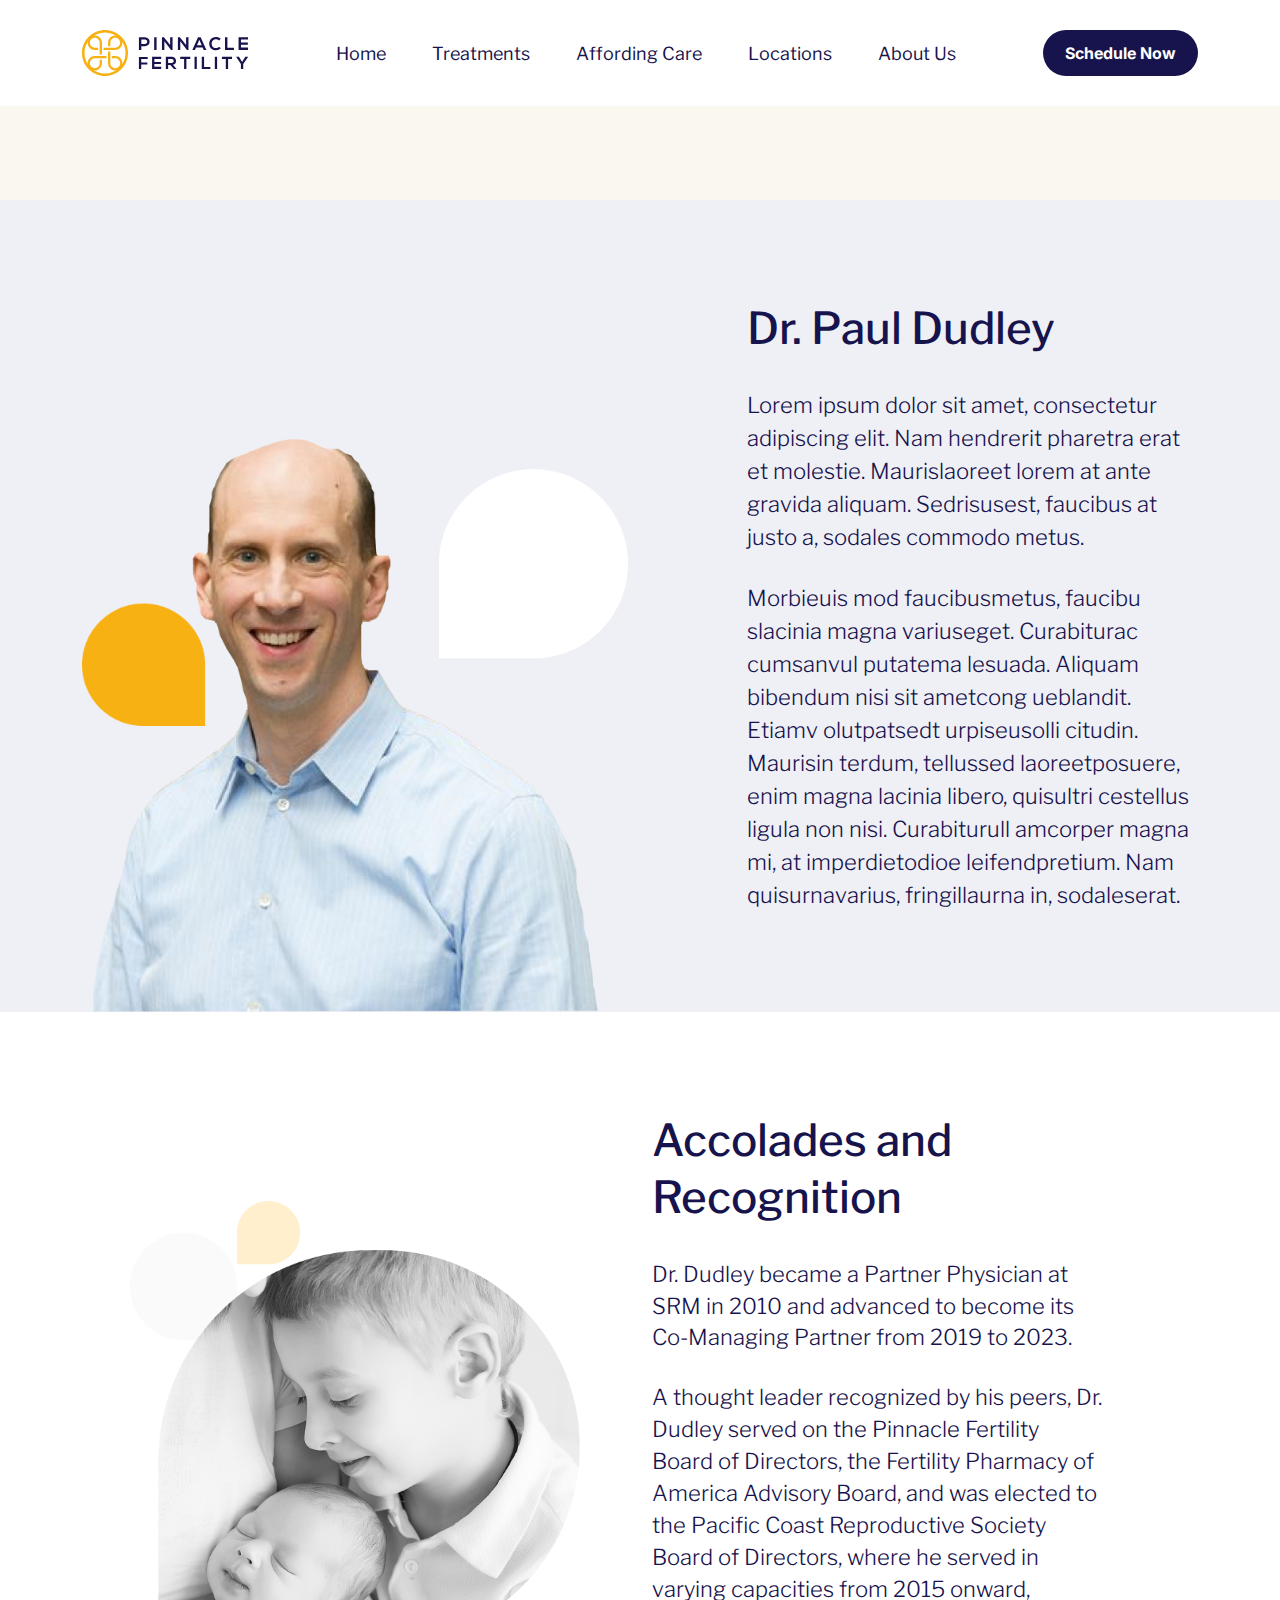
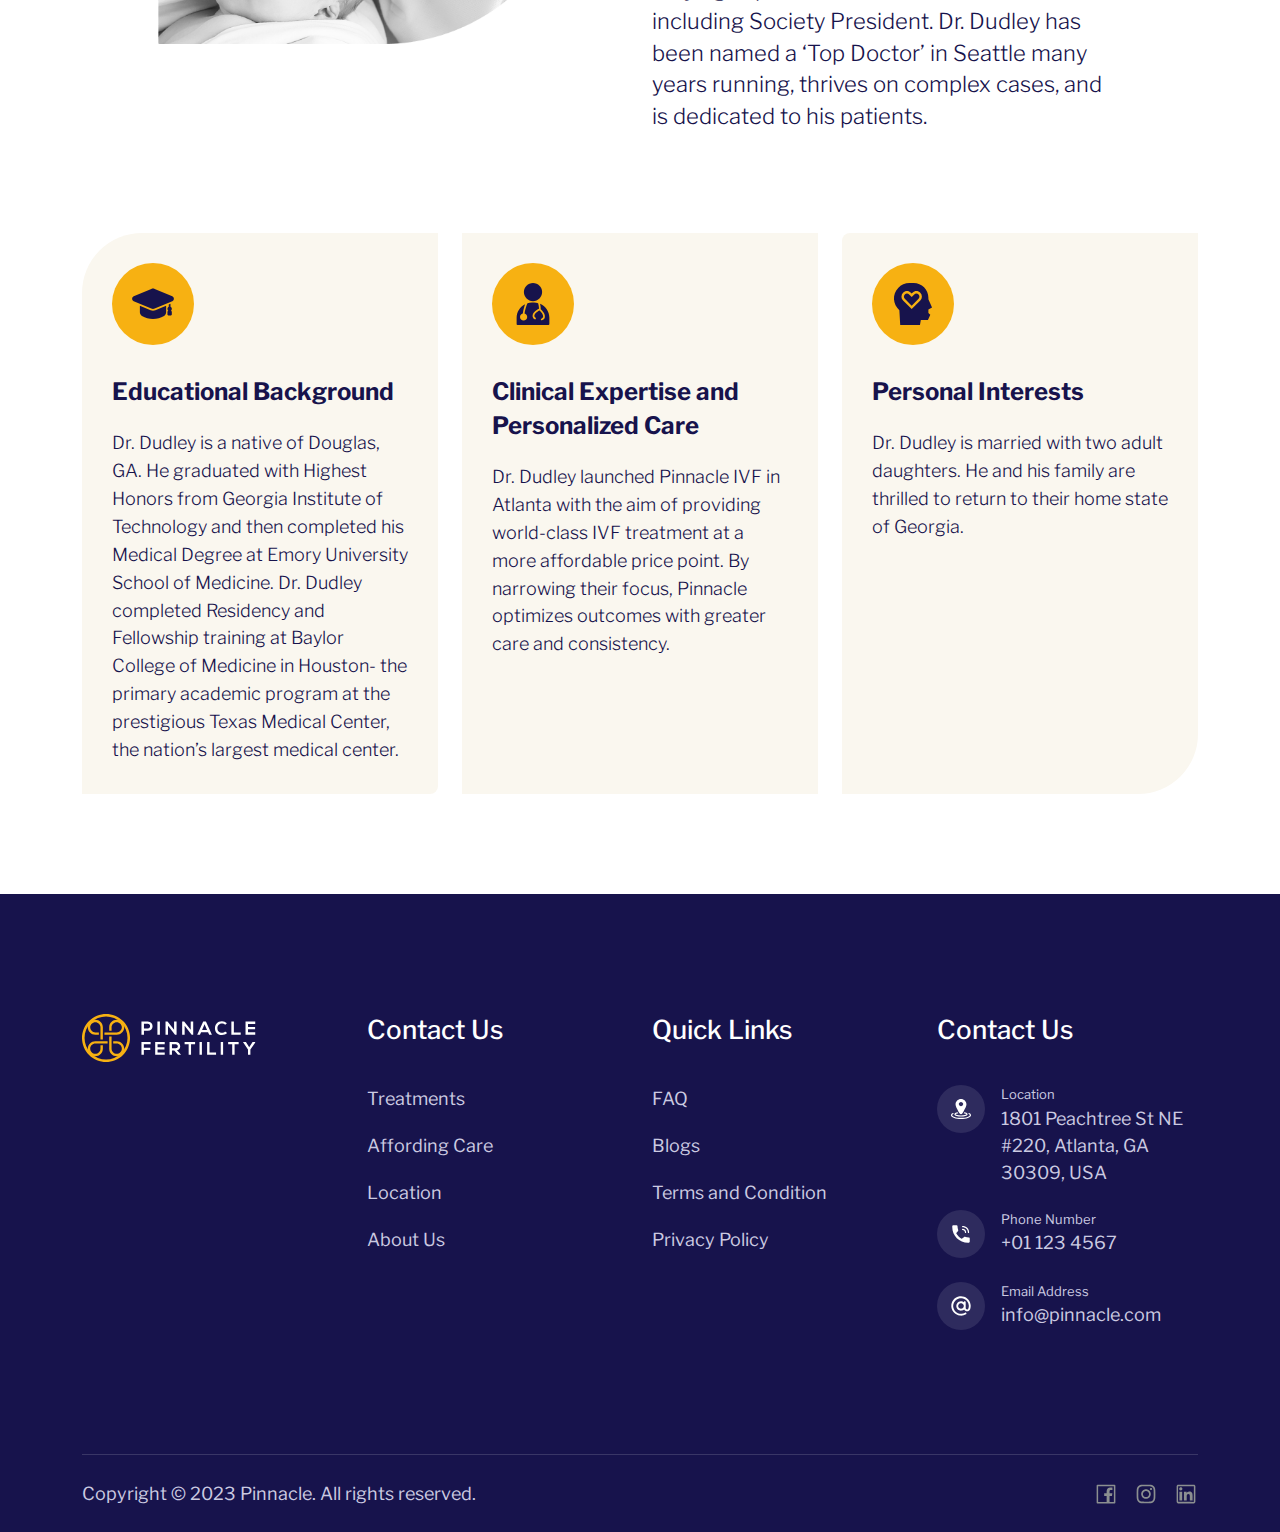
==== about-us.html @ 49ed65d4 "About page complete with responsive & Home page some changes" ====
<!DOCTYPE html>
<!--[if lt IE 7]>      <html class="no-js lt-ie9 lt-ie8 lt-ie7"> <![endif]-->
<!--[if IE 7]>         <html class="no-js lt-ie9 lt-ie8" lang="en-US"> <![endif]-->
<!--[if IE 8]>         <html class="no-js lt-ie9" lang="en-US"> <![endif]-->
<!--[if gt IE 8]><!-->
<!--<![endif]-->
<!--[if gte IE 9] <style type="text/css"> .gradient {filter: none;}</style><![endif]-->
<!--[if !IE]><html lang="en"><![endif]-->
<html lang="en-US" class="no-js">

<head>
	<meta charset="UTF-8" />
	<meta http-equiv="X-UA-Compatible" content="IE=edge" />
	<!-- Required meta tags for responsive -->
	<meta name="viewport" content="width=device-width, initial-scale=1, shrink-to-fit=no" />
	<!-- The above 3 meta tags *must* come first in the head; any other head content must come *after* these tags -->
	<!-- Favicon and touch icons -->
	<link rel="icon" type="image/png" sizes="60x60" href="assets/img/favicon.svg" />
	<meta name="misapplication-TileColor" content="#ffffff" />
	<meta name="theme-color" content="#ffffff" />
	<!-- Twitter Card data -->
	<meta name="twitter:card" content="" />
	<meta name="twitter:site" content="@twitter_username" />
	<meta name="twitter:title" content="" />
	<meta name="twitter:description" content="" />
	<meta name="twitter:image" content="" />
	<!-- Open Graph data -->
	<meta property="og:title" content="" />
	<meta property="og:type" content="article" />
	<meta property="og:url" content="" />
	<meta property="og:image" content="" />
	<meta property="og:description" content="" />
	<meta property="og:site_name" content="R" />
	<meta property="fb:admins" content="Facebook numeric ID" />
	<!-- gmail verification -->
	<meta name="google-site-verification" content="" />
	<!-- Website title -->
	<title>About</title>

	<!-- Bootstrap CSS - v5.3.2  -->
	<link rel="stylesheet" href="assets/css/bootstrap.min.css" />
	<!-- Main CSS -->
	<link rel="stylesheet" type="text/css" href="assets/css/style.css" />
	<link rel="stylesheet" type="text/css" href="assets/about-css/about.css" />
</head>

<body>
	<!-- Header navbar -Start -->
	<header class="header-navbar-wrap">
		<div class="navbar-wrap">
			<nav class="navbar navbar-expand-lg">
				<div class="container">
					<!-- Logo area  -->
					<div class="">
						<a href="index.html">
							<img src="assets/img/logo.svg" alt="Logo" class="img-fluid">
						</a>
					</div>
					<!-- Logo area  -->

					<!-- Toggler button -->
					<button class="navbar-toggler border-0" type="button" data-bs-toggle="collapse"
						data-bs-target="#navbarTogglerDemo01" aria-controls="navbarTogglerDemo01" aria-expanded="false"
						aria-label="Toggle navigation">
						<svg width="24" height="24" viewBox="0 0 24 24" fill="none" xmlns="http://www.w3.org/2000/svg">
							<g clip-path="url(#clip0_284_29214)">
								<path d="M24 4H0V6H24V4Z" fill="#374957" />
								<path d="M24.0001 9H8.00012V11H24.0001V9Z" fill="#374957" />
								<path d="M24.0001 19H8.00012V21H24.0001V19Z" fill="#374957" />
								<path d="M24 14H0V16H24V14Z" fill="#374957" />
							</g>
							<defs>
								<clipPath id="clip0_284_29214">
									<rect width="24" height="24" fill="white" />
								</clipPath>
							</defs>
						</svg>
					</button>
					<!-- Toggler button -->

					<div class="collapse navbar-collapse" id="navbarTogglerDemo01">
						<ul
							class="topbar-menu-wrap navbar-nav mx-auto mb-2 mb-lg-0 fs-18 fw-normal text-clr-primary-blue">
							<li class="nav-item">
								<a class="nav-link active" aria-current="page" href="#">Home</a>
							</li>
							<li class="nav-item">
								<a class="nav-link" href="#">Treatments</a>
							</li>
							<li class="nav-item">
								<a class="nav-link" href="#">Affording Care</a>
							</li>
							<li class="nav-item">
								<a class="nav-link" href="#">Locations</a>
							</li>
							<li class="nav-item">
								<a class="nav-link" href="about-us.html">About Us</a>
							</li>
						</ul>

						<!-- Schedule Now Button  -->
						<div class="blue-btn my-3 my-lg-0">
							<a href="#" class="text-decoration-none text-white font-inter fs-6 fw-bold bg-primary-blue">
								Schedule Now
							</a>
						</div>
						<!-- Schedule Now Button  -->
					</div>



				</div>
			</nav>
		</div>
	</header>
	<!-- Header navbar -End -->

	<section class="section-padding-120 bg-light-yellow">

	</section>

	<!-- Doctor Section start -->
	<section class="doctor bg-light-blue">
		<div class="container">
			<div class="row align-items-end flex-column flex-lg-row ">
				<div class="col-lg-6">
					<div class="doctor-paul-img text-center">
						<img class="img-fluid " src="assets/img/doctor-paul-img.png" alt="Image" />
					</div>
				</div>
				<div class="col-lg-5 offset-lg-1">
					<div class="text-content doctor-section-content">
						<h2 class="fs-48 text-clr-primary-blue fw-medium mb-32">
							Dr. Paul Dudley
						</h2>
						<p class="fs-22 text-clr-primary-blue fw-300 mb-4 pb-1">
							Lorem ipsum dolor sit amet, consectetur adipiscing elit. Nam hendrerit pharetra erat et
							molestie. Maurislaoreet lorem at ante gravida aliquam. Sedrisusest, faucibus at justo a,
							sodales commodo metus.
						</p>
						<p class="fs-22 text-clr-primary-blue fw-300">
							Morbieuis mod faucibusmetus, faucibu slacinia magna variuseget. Curabiturac cumsanvul
							putatema lesuada. Aliquam bibendum nisi sit ametcong ueblandit. Etiamv olutpatsedt
							urpiseusolli citudin. Maurisin terdum, tellussed laoreetposuere, enim magna lacinia libero,
							quisultri cestellus ligula non nisi. Curabiturull amcorper magna mi, at imperdietodioe
							leifendpretium. Nam quisurnavarius, fringillaurna in, sodaleserat.
						</p>
					</div>
				</div>
			</div>
		</div>
	</section>
	<!-- Doctor Section end -->

	<!-- WAccolades and Recognition start  -->
	<section class="why-pinnacle section-padding-120">
		<div class="container">
			<div class="row align-items-center">
				<div class="col-lg-6">
					<div class="pinnacle-sec-img">
						<img class="img-fluid px-0 px-lg-5" src="assets/img/accolades-and-recognition-img.png"
							alt="WAccolades and Recognition image" />
					</div>
				</div>
				<div class="col-lg-5">
					<div class="text-content pt-5 pt-lg-0">
						<h2 class="fs-48 text-clr-primary-blue fw-medium mb-32">
							Accolades and Recognition
						</h2>
						<p class="fs-22 text-clr-primary-blue fw-300 mb-4 pb-1">
							Dr. Dudley became a Partner Physician at SRM in 2010 and advanced to become its Co-Managing
							Partner from 2019 to 2023.
						</p>
						<p class="fs-22 text-clr-primary-blue fw-300">
							A thought leader recognized by his peers, Dr. Dudley served on the Pinnacle Fertility Board
							of Directors, the Fertility Pharmacy of America Advisory Board, and was elected to the
							Pacific Coast Reproductive Society Board of Directors, where he served in varying capacities
							from 2015 onward, including Society President. Dr. Dudley has been named a ‘Top Doctor’ in
							Seattle many years running, thrives on complex cases, and is dedicated to his patients.
						</p>
					</div>
				</div>
			</div>
		</div>
	</section>
	<!-- Accolades and Recognition end  -->

	<!-- Recognition start  -->
	<section class="icon-box-section-wrap">
		<div class="container">
			<div class="row">
				<div class="col-lg-4 col-md-6">
					<div class="recognition-card border-top-left-radius-60 border-bottom-right-radius-8">
						<div class="mb-30">
							<img class="img-fluid" src="./assets/img/about-icon-1.svg" alt="icon" />
						</div>
						<div>
							<h4 class="fs-4 text-clr-primary-blue fw-bold mb-20">
								Educational Background
							</h4>
							<p class="fs-18 text-clr-primary-blue fw-300">
								Dr. Dudley is a native of Douglas, GA. He graduated with
								Highest Honors from Georgia Institute of Technology and then
								completed his Medical Degree at Emory University School of
								Medicine. Dr. Dudley completed Residency and Fellowship
								training at Baylor College of Medicine in Houston- the primary
								academic program at the prestigious Texas Medical Center, the
								nation’s largest medical center.
							</p>
						</div>
					</div>
				</div>
				<div class="col-lg-4 col-md-6">
					<div class="recognition-card">
						<div class="mb-30">
							<img class="img-fluid" src="./assets/img/about-icon-2.svg" alt="icon" />
						</div>
						<div>
							<h4 class="fs-4 text-clr-primary-blue fw-bold mb-20">
								Clinical Expertise and Personalized Care
							</h4>
							<p class="fs-18 text-clr-primary-blue fw-300">
								Dr. Dudley launched Pinnacle IVF in Atlanta with the aim of
								providing world-class IVF treatment at a more affordable price
								point. By narrowing their focus, Pinnacle optimizes outcomes
								with greater care and consistency.
							</p>
						</div>
					</div>
				</div>
				<div class="col-lg-4 col-md-6">
					<div class="recognition-card border-top-left-radius-8 border-bottom-right-radius-60">
						<div class="mb-30">
							<img class="img-fluid" src="./assets/img/about-icon-3.svg" alt="icon" />
						</div>
						<div>
							<h4 class="fs-4 text-clr-primary-blue fw-bold mb-20">
								Personal Interests
							</h4>
							<p class="fs-18 text-clr-primary-blue fw-300">
								Dr. Dudley is married with two adult daughters. He and his
								family are thrilled to return to their home state of Georgia.
							</p>
						</div>
					</div>
				</div>
			</div>
		</div>
	</section>
	<!-- Recognition end  -->

	<!-- Footer start  -->
	<footer class="footer bg-primary-blue">
		<div class="container">
			<div class="footer-wrapper">
				<div class="row">
					<div class="col-lg-3 col-sm-6 mb-5 mb-lg-0">
						<div>
							<a href="#">
								<img src="assets/img/footer-logo.svg" class="img-fluid" alt="">
							</a>
						</div>
					</div>
					<div class="col-lg-3 col-sm-6 mb-4 mb-lg-0">
						<div class="footer-widget">
							<h4 class="fs-26 text-white footer-title">Contact Us</h4>
							<ul class="m-0 p-0">
								<li class="footer-menu"><a href="#"
										class="footer-link fs-18 text-decoration-none text-gray-2">Treatments</a></li>
								<li class="footer-menu"><a href="#"
										class="footer-link fs-18 text-decoration-none text-gray-2">Affording Care</a>
								</li>
								<li class="footer-menu"><a href="#"
										class="footer-link fs-18 text-decoration-none text-gray-2">Location</a></li>
								<li class="footer-menu"><a href="#"
										class="footer-link fs-18 text-decoration-none text-gray-2">About Us</a></li>
							</ul>
						</div>
					</div>
					<div class="col-lg-3 col-sm-6 mb-4 mb-lg-0">
						<div class="footer-widget">
							<h4 class="fs-26 text-white footer-title">Quick Links</h4>
							<ul class="m-0 p-0">
								<li class="footer-menu"><a href="#"
										class="footer-link fs-18 text-decoration-none text-gray-2">FAQ</a></li>
								<li class="footer-menu"><a href="#"
										class="footer-link fs-18 text-decoration-none text-gray-2">Blogs</a></li>
								<li class="footer-menu"><a href="#"
										class="footer-link fs-18 text-decoration-none text-gray-2">Terms and
										Condition</a></li>
								<li class="footer-menu"><a href="#"
										class="footer-link fs-18 text-decoration-none text-gray-2">Privacy Policy</a>
								</li>
							</ul>
						</div>
					</div>
					<div class="col-lg-3 col-sm-6 mb-4 mb-lg-0">
						<div class="footer-widget">
							<h4 class="fs-26 text-white footer-title">Contact Us</h4>
							<ul class="m-0 p-0">
								<li class="footer-menu">
									<div class="footer-contact-wrap d-flex align-items-start gap-3 mb-4">
										<div
											class="contactLogo d-flex align-items-center justify-content-center flex-shrink-0">
											<svg width="20" height="20" viewBox="0 0 20 20" fill="none"
												xmlns="http://www.w3.org/2000/svg">
												<g clip-path="url(#clip0_60_309)">
													<path
														d="M18.2941 14.0222C18.0104 13.8664 17.6542 13.9701 17.4984 14.2537C17.3426 14.5373 17.4462 14.8935 17.7298 15.0493C18.4278 15.4328 18.8281 15.8578 18.8281 16.2156C18.8281 16.6531 18.2082 17.3312 16.4682 17.9224C14.7493 18.5064 12.4521 18.828 10 18.828C7.54785 18.828 5.2507 18.5064 3.53176 17.9224C1.7918 17.3313 1.17188 16.6531 1.17188 16.2156C1.17188 15.8578 1.57219 15.4328 2.27016 15.0493C2.55379 14.8935 2.65738 14.5372 2.50156 14.2536C2.34574 13.97 1.98961 13.8664 1.7059 14.0222C0.927695 14.4497 0 15.1773 0 16.2156C0 17.0114 0.547344 18.1461 3.15477 19.032C4.99195 19.6562 7.42297 19.9999 10 19.9999C12.577 19.9999 15.008 19.6562 16.8452 19.032C19.4527 18.1461 20 17.0114 20 16.2156C20 15.1773 19.0723 14.4497 18.2941 14.0222Z"
														fill="white" />
													<path
														d="M5.57586 17.0755C6.76531 17.4115 8.33637 17.5966 9.99961 17.5966C11.6629 17.5966 13.2339 17.4115 14.4234 17.0755C15.8786 16.6644 16.6164 16.0693 16.6164 15.3069C16.6164 14.5445 15.8786 13.9495 14.4234 13.5384C14.1003 13.4471 13.749 13.3671 13.3755 13.2988C13.1726 13.6493 12.9601 14.01 12.7379 14.3812C13.1513 14.4432 13.5395 14.5193 13.892 14.6091C14.9629 14.8818 15.3541 15.1889 15.4346 15.307C15.3541 15.425 14.9629 15.7321 13.892 16.0048C12.8784 16.263 11.5742 16.4103 10.2007 16.4234C10.1341 16.4284 10.0671 16.4311 9.99961 16.4311C9.93207 16.4311 9.86508 16.4284 9.79852 16.4234C8.42496 16.4103 7.12082 16.263 6.10719 16.0048C5.03625 15.7321 4.64504 15.425 4.56461 15.307C4.64504 15.1889 5.03629 14.8818 6.10723 14.6091C6.45973 14.5193 6.84789 14.4432 7.26137 14.3812C7.03914 14.0101 6.8266 13.6493 6.62375 13.2988C6.25023 13.3671 5.89887 13.4471 5.57586 13.5384C4.12066 13.9495 3.38281 14.5445 3.38281 15.3069C3.38281 16.0693 4.12066 16.6644 5.57586 17.0755Z"
														fill="white" />
													<path
														d="M9.99961 15.2591C10.5212 15.2591 10.995 14.9934 11.2671 14.5482C13.1737 11.4288 15.4465 7.31758 15.4465 5.44684C15.4465 2.44344 13.003 0 9.99961 0C6.99617 0 4.55273 2.44344 4.55273 5.44684C4.55273 7.31758 6.82551 11.4288 8.73211 14.5482C9.00422 14.9934 9.47805 15.2591 9.99961 15.2591ZM7.81027 5.07285C7.81027 3.8657 8.79242 2.88359 9.99961 2.88359C11.2068 2.88359 12.1889 3.8657 12.1889 5.07285C12.1889 6.28004 11.2068 7.26215 9.99961 7.26215C8.79242 7.26215 7.81027 6.28008 7.81027 5.07285Z"
														fill="white" />
												</g>
												<defs>
													<clipPath id="clip0_60_309">
														<rect width="20" height="20" fill="white" />
													</clipPath>
												</defs>
											</svg>

										</div>
										<div>
											<p class="text-gray-2 fs-13">Location</p>
											<a class="text-gray-2 fs-18"
												href="https://maps.app.goo.gl/SD8paTM74fPz62Nr5">1801 Peachtree St NE
												#220, Atlanta, GA 30309, USA</a>
										</div>
									</div>
								</li>
								<li class="footer-menu">
									<div class="footer-contact-wrap d-flex align-items-start gap-3 mb-4">
										<div
											class="contactLogo d-flex align-items-center justify-content-center flex-shrink-0">
											<svg width="20" height="20" viewBox="0 0 20 20" fill="none"
												xmlns="http://www.w3.org/2000/svg">
												<path fill-rule="evenodd" clip-rule="evenodd"
													d="M11.6074 6.07178C12.1983 6.07178 12.7958 6.29594 13.2499 6.75011C13.7041 7.20428 13.9283 7.80178 13.9283 8.39261C13.9283 8.73761 14.2083 9.01761 14.5533 9.01761C14.8983 9.01761 15.1783 8.73761 15.1783 8.39261C15.1783 7.48344 14.8333 6.56511 14.1341 5.86594C13.4349 5.16761 12.5166 4.82178 11.6074 4.82178C11.2624 4.82178 10.9824 5.10178 10.9824 5.44678C10.9824 5.79178 11.2624 6.07178 11.6074 6.07178Z"
													fill="white" />
												<path fill-rule="evenodd" clip-rule="evenodd"
													d="M11.6099 3.12507C12.9574 3.11923 14.3041 3.63507 15.3349 4.66507C16.3649 5.6959 16.8808 7.04257 16.8749 8.39007C16.8733 8.73507 17.1524 9.0159 17.4966 9.01757C17.8416 9.01923 18.1233 8.7409 18.1249 8.3959C18.1324 6.72673 17.4949 5.05757 16.2183 3.78173C14.9424 2.50507 13.2733 1.86757 11.6041 1.87507C11.2591 1.87673 10.9808 2.1584 10.9824 2.5034C10.9841 2.84757 11.2649 3.12673 11.6099 3.12507Z"
													fill="white" />
												<path fill-rule="evenodd" clip-rule="evenodd"
													d="M10.6067 14.6542C10.7658 14.7492 10.9683 14.7342 11.1117 14.615C11.5617 14.24 12.545 13.4208 13.0992 12.9592C13.3433 12.7558 13.6792 12.7008 13.975 12.8167C15.2683 13.3125 16.5625 13.5575 17.8558 13.5475C18.09 13.5425 18.3158 13.6317 18.4833 13.795C18.6508 13.9592 18.745 14.1825 18.745 14.4167C18.75 15.3833 18.75 16.8933 18.75 17.8258C18.75 18.29 18.3867 18.6733 17.9233 18.6992C17.47 18.7242 17 18.75 17 18.75C8.3075 18.75 1.25 11.6925 1.25 3C1.25 3 1.27583 2.53 1.30083 2.07667C1.32667 1.61333 1.71 1.25 2.17417 1.25H5.61417C6.09417 1.25 6.48417 1.6375 6.48833 2.1175C6.51333 3.42417 6.7625 4.73083 7.20833 6.0375C7.30917 6.32667 7.25 6.6475 7.05417 6.8825C6.59667 7.43417 5.76417 8.43333 5.385 8.88833C5.265 9.03083 5.24917 9.23417 5.345 9.39417C6.6625 11.5692 8.43083 13.3375 10.6067 14.6542Z"
													fill="white" />
											</svg>


										</div>
										<div>
											<p class="text-gray-2 fs-13">Phone Number</p>
											<a class="text-gray-2 fs-18" href="tel:+01 123 4567">+01 123 4567</a>
										</div>
									</div>
								</li>
								<li class="footer-menu">
									<div class="footer-contact-wrap d-flex align-items-start gap-3 mb-4">
										<div
											class="contactLogo d-flex align-items-center justify-content-center flex-shrink-0">
											<svg width="20" height="20" viewBox="0 0 20 20" fill="none"
												xmlns="http://www.w3.org/2000/svg">
												<g clip-path="url(#clip0_60_331)">
													<path
														d="M19.5933 8.62506C19.244 6.0789 17.8975 3.77579 15.8501 2.22241C13.8027 0.669018 11.222 -0.00740844 8.67584 0.341931C6.12968 0.691271 3.82657 2.03776 2.27319 4.08519C0.7198 6.13262 0.0433729 8.71327 0.392713 11.2594C0.680523 13.3668 1.64896 15.3225 3.15063 16.8288C4.65229 18.3351 6.60497 19.3095 8.71146 19.6038C9.1425 19.6603 9.57675 19.6887 10.0115 19.6888C11.7678 19.6917 13.4913 19.2124 14.994 18.3032C15.0994 18.2397 15.1914 18.156 15.2645 18.0569C15.3376 17.9579 15.3905 17.8454 15.4202 17.7259C15.4498 17.6064 15.4557 17.4822 15.4373 17.3605C15.419 17.2387 15.3769 17.1218 15.3133 17.0163C15.2498 16.9108 15.1661 16.8189 15.0671 16.7458C14.968 16.6727 14.8555 16.6198 14.736 16.5901C14.4947 16.5302 14.2395 16.5686 14.0265 16.6969C12.9569 17.3389 11.7491 17.7155 10.5042 17.795C9.25922 17.8746 8.01332 17.6549 6.8707 17.1543C5.72808 16.6537 4.72195 15.8867 3.93647 14.9176C3.151 13.9484 2.60902 12.8053 2.35588 11.5838C2.10274 10.3623 2.14579 9.09788 2.48144 7.89641C2.81709 6.69493 3.43557 5.59131 4.28514 4.67784C5.13472 3.76438 6.19069 3.06764 7.36472 2.64592C8.53875 2.22419 9.7967 2.08974 11.0333 2.25381C12.182 2.40653 13.2823 2.81285 14.2545 3.44333C15.2267 4.07381 16.0465 4.91266 16.6544 5.8991C17.2624 6.88554 17.6433 7.99487 17.7696 9.14671C17.8959 10.2986 17.7644 11.4641 17.3846 12.5588C17.286 12.8221 17.108 13.0481 16.8751 13.2056C16.6423 13.363 16.3662 13.4441 16.0852 13.4376C15.7149 13.4371 15.3599 13.2897 15.098 13.0279C14.8362 12.766 14.6888 12.411 14.6883 12.0407V6.25006C14.6883 6.00142 14.5896 5.76296 14.4137 5.58714C14.2379 5.41133 13.9995 5.31256 13.7508 5.31256C13.5022 5.31256 13.2637 5.41133 13.0879 5.58714C12.9121 5.76296 12.8133 6.00142 12.8133 6.25006V6.25881C12.1026 5.72239 11.2538 5.39951 10.3663 5.32793C9.47874 5.25635 8.58918 5.43905 7.80168 5.85463C7.01419 6.27022 6.36136 6.90151 5.91959 7.67461C5.47782 8.44771 5.26538 9.33065 5.30714 10.2201C5.3489 11.1095 5.64312 11.9687 6.15539 12.697C6.66765 13.4253 7.37676 13.9927 8.19972 14.3326C9.02269 14.6726 9.92546 14.7712 10.8024 14.6167C11.6793 14.4623 12.4941 14.0613 13.1515 13.4607C13.417 14.0139 13.8331 14.481 14.352 14.8085C14.8709 15.1361 15.4716 15.3108 16.0852 15.3126C16.756 15.319 17.4121 15.1164 17.9625 14.7329C18.5129 14.3494 18.9302 13.8041 19.1565 13.1726C19.6617 11.713 19.8115 10.1541 19.5933 8.62506ZM10.0008 12.8126C9.44458 12.8126 8.90081 12.6476 8.4383 12.3386C7.97578 12.0295 7.6153 11.5903 7.40243 11.0764C7.18955 10.5624 7.13386 9.99694 7.24238 9.45136C7.3509 8.90579 7.61876 8.40465 8.0121 8.01132C8.40543 7.61798 8.90657 7.35012 9.45215 7.2416C9.99772 7.13308 10.5632 7.18877 11.0771 7.40164C11.5911 7.61452 12.0303 7.975 12.3393 8.43752C12.6484 8.90003 12.8133 9.4438 12.8133 10.0001C12.8125 10.7457 12.5159 11.4606 11.9887 11.9879C11.4614 12.5151 10.7465 12.8117 10.0008 12.8126Z"
														fill="white" />
												</g>
												<defs>
													<clipPath id="clip0_60_331">
														<rect width="20" height="20" fill="white" />
													</clipPath>
												</defs>
											</svg>

										</div>
										<div>
											<p class="text-gray-2 fs-13">Email Address</p>
											<a class="text-gray-2 fs-18"
												href="mailto:info@pinnacle.com">info@pinnacle.com</a>
										</div>
									</div>
								</li>

							</ul>
						</div>
					</div>
				</div>
			</div>
			<div
				class="footer-bottom text-center d-flex flex-column-reverse flex-sm-row align-items-center gap-3 justify-content-between">
				<div>
					<p class="fs-18 text-gray-2 mb-md-0">Copyright © 2023 Pinnacle. All rights reserved.</p>
				</div>
				<div class="footer-social d-flex justify-content-center align-items-center gap-3 ">
					<a href="#" class="footer-social-link">
						<svg width="24" height="24" viewBox="0 0 24 24" fill="none" xmlns="http://www.w3.org/2000/svg">
							<path
								d="M20.625 2.625H3.375C2.96016 2.625 2.625 2.96016 2.625 3.375V20.625C2.625 21.0398 2.96016 21.375 3.375 21.375H20.625C21.0398 21.375 21.375 21.0398 21.375 20.625V3.375C21.375 2.96016 21.0398 2.625 20.625 2.625ZM19.875 19.875H15.5602V14.1141H17.9977L18.3633 11.2852H15.5602V9.47812C15.5602 8.65781 15.7875 8.1 16.9617 8.1H18.4594V5.56875C18.1992 5.53359 17.3109 5.45625 16.275 5.45625C14.1141 5.45625 12.6352 6.77578 12.6352 9.19687V11.2828H10.193V14.1117H12.6375V19.875H4.125V4.125H19.875V19.875Z"
								fill="#8B8F90" />
						</svg>

					</a>
					<a href="#" class="footer-social-link">
						<svg width="24" height="24" viewBox="0 0 24 24" fill="none" xmlns="http://www.w3.org/2000/svg">
							<path
								d="M11.9991 7.19347C9.33898 7.19347 7.1921 9.34035 7.1921 12.0005C7.1921 14.6607 9.33898 16.8075 11.9991 16.8075C14.6593 16.8075 16.8062 14.6607 16.8062 12.0005C16.8062 9.34035 14.6593 7.19347 11.9991 7.19347ZM11.9991 15.1247C10.2788 15.1247 8.87492 13.7208 8.87492 12.0005C8.87492 10.2802 10.2788 8.87628 11.9991 8.87628C13.7194 8.87628 15.1234 10.2802 15.1234 12.0005C15.1234 13.7208 13.7194 15.1247 11.9991 15.1247ZM17.003 5.87628C16.3819 5.87628 15.8804 6.37785 15.8804 6.99894C15.8804 7.62003 16.3819 8.1216 17.003 8.1216C17.6241 8.1216 18.1257 7.62238 18.1257 6.99894C18.1259 6.85146 18.097 6.70539 18.0406 6.5691C17.9843 6.43281 17.9016 6.30897 17.7973 6.20469C17.693 6.1004 17.5692 6.01772 17.4329 5.96136C17.2966 5.90501 17.1505 5.8761 17.003 5.87628ZM21.3694 12.0005C21.3694 10.7068 21.3812 9.42472 21.3085 8.13331C21.2359 6.63331 20.8937 5.30206 19.7968 4.20519C18.6976 3.10597 17.3687 2.76613 15.8687 2.69347C14.5749 2.62081 13.2929 2.63253 12.0015 2.63253C10.7077 2.63253 9.4257 2.62081 8.13429 2.69347C6.63429 2.76613 5.30304 3.10831 4.20617 4.20519C3.10695 5.30441 2.7671 6.63331 2.69445 8.13331C2.62179 9.42706 2.63351 10.7091 2.63351 12.0005C2.63351 13.2919 2.62179 14.5763 2.69445 15.8677C2.7671 17.3677 3.10929 18.6989 4.20617 19.7958C5.30538 20.895 6.63429 21.2349 8.13429 21.3075C9.42804 21.3802 10.7101 21.3685 12.0015 21.3685C13.2952 21.3685 14.5773 21.3802 15.8687 21.3075C17.3687 21.2349 18.6999 20.8927 19.7968 19.7958C20.896 18.6966 21.2359 17.3677 21.3085 15.8677C21.3835 14.5763 21.3694 13.2943 21.3694 12.0005ZM19.3069 17.5271C19.1359 17.9536 18.9296 18.2724 18.5991 18.6005C18.2687 18.931 17.9523 19.1372 17.5257 19.3083C16.2929 19.7982 13.3655 19.688 11.9991 19.688C10.6327 19.688 7.70304 19.7982 6.47023 19.3107C6.04367 19.1396 5.72492 18.9333 5.39679 18.6028C5.06632 18.2724 4.86007 17.956 4.68898 17.5294C4.20148 16.2943 4.31163 13.3669 4.31163 12.0005C4.31163 10.6341 4.20148 7.70441 4.68898 6.4716C4.86007 6.04503 5.06632 5.72628 5.39679 5.39816C5.72726 5.07003 6.04367 4.86144 6.47023 4.69035C7.70304 4.20285 10.6327 4.313 11.9991 4.313C13.3655 4.313 16.2952 4.20285 17.528 4.69035C17.9546 4.86144 18.2734 5.06769 18.6015 5.39816C18.9319 5.72863 19.1382 6.04503 19.3093 6.4716C19.7968 7.70441 19.6866 10.6341 19.6866 12.0005C19.6866 13.3669 19.7968 16.2943 19.3069 17.5271Z"
								fill="#8B8F90" />
						</svg>


					</a>
					<a href="#" class="footer-social-link">
						<svg width="24" height="24" viewBox="0 0 24 24" fill="none" xmlns="http://www.w3.org/2000/svg">
							<path
								d="M19.868 2.625H4.13203C3.3 2.625 2.625 3.3 2.625 4.13203V19.868C2.625 20.7 3.3 21.375 4.13203 21.375H19.868C20.7 21.375 21.375 20.7 21.375 19.868V4.13203C21.375 3.3 20.7 2.625 19.868 2.625ZM19.868 19.875C9.37266 19.8727 4.125 19.8703 4.125 19.868C4.12734 9.37266 4.12969 4.125 4.13203 4.125C14.6273 4.12734 19.875 4.12969 19.875 4.13203C19.8727 14.6273 19.8703 19.875 19.868 19.875ZM5.40469 9.65391H8.18672V18.6023H5.40469V9.65391ZM6.79688 8.43047C7.68516 8.43047 8.40937 7.70859 8.40937 6.81797C8.40937 6.60621 8.36767 6.39653 8.28663 6.20089C8.2056 6.00525 8.08682 5.82749 7.93709 5.67776C7.78735 5.52802 7.60959 5.40925 7.41395 5.32821C7.21831 5.24718 7.00863 5.20547 6.79688 5.20547C6.58512 5.20547 6.37544 5.24718 6.1798 5.32821C5.98416 5.40925 5.8064 5.52802 5.65667 5.67776C5.50693 5.82749 5.38815 6.00525 5.30712 6.20089C5.22608 6.39653 5.18437 6.60621 5.18437 6.81797C5.18203 7.70859 5.90391 8.43047 6.79688 8.43047ZM12.7102 14.175C12.7102 13.0078 12.9328 11.8781 14.3789 11.8781C15.8039 11.8781 15.825 13.2117 15.825 14.25V18.6023H18.6047V13.6945C18.6047 11.2852 18.0844 9.43125 15.2695 9.43125C13.9172 9.43125 13.0102 10.1742 12.6375 10.8773H12.6V9.65391H9.93047V18.6023H12.7102V14.175Z"
								fill="#8B8F90" />
						</svg>


					</a>
				</div>
			</div>
		</div>
	</footer>
	<!-- Footer end  -->
</body>

<!-- jQuery (necessary for jQuery plugins) -->
<!-- Bootstrap min js - v5.3.2 -->
<script src="assets/js/bootstrap.bundle.min.js"></script>

<!-- jQuery - v3.7.1 -->
<script src="assets/js/jquery.min.js"></script>

<!-- Main js -->
<script src="assets/js/script.js"></script>

</html>
---- assets/css/style.css ----
/* Google fonts */
@import url("https://fonts.googleapis.com/css2?family=Inter:wght@700&family=Libre+Franklin:wght@300;400;500;700&display=swap");
/* reset, root */
* {
  padding: 0;
  margin: 0;
  -webkit-box-sizing: border-box;
          box-sizing: border-box; }

body {
  padding: 0;
  margin: 0;
  font-family: "Libre Franklin", sans-serif;
  font-weight: 400; }

:root {
  --primary-blue: #17134c;
  --light-blue: #efeff6;
  --secondary-yellow: #f7b112;
  --light-yellow: #faf7ef;
  --gray-1: #3f3e4e;
  --gray-2: #cbcae1; }

@media (min-width: 1920px) {
  .container {
    max-width: 1440px;
    padding: 0 15px; } }

h1,
h2,
h3,
h4,
h5,
h6 {
  padding: 0;
  margin: 0; }

p {
  padding: 0;
  margin: 0; }

a {
  text-decoration: none; }

ul {
  list-style: none;
  padding: 0; }

/* reset, root - END */
/* helper , base classes */
.font-inter {
  font-family: "Inter", sans-serif; }

.text-clr-primary-blue {
  color: var(--primary-blue); }

.text-clr-light-blue {
  color: var(--light-blue); }

.text-clr-secondary-yellow {
  color: var(--secondary-yellow); }

.text-clr-light-yellow {
  color: var(--light-yellow); }

.text-gray-1 {
  color: var(--gray-1); }

.text-gray-2 {
  color: var(--gray-2); }

.bg-primary-blue {
  background-color: var(--primary-blue); }

.bg-light-blue {
  background-color: var(--light-blue); }

.bg-secondary-yellow {
  background-color: var(--secondary-yellow); }

.bg-light-yellow {
  background-color: var(--light-yellow); }

.fw-300 {
  font-weight: 300; }

.fs-12 {
  font-size: 12px;
  line-height: 1.4em; }
  @media (max-width: 767px) {
    .fs-12 {
      font-size: 10px; } }

.fs-13 {
  font-size: 13px; }

.fs-18 {
  font-size: 18px; }
  @media (max-width: 1199px) {
    .fs-18 {
      font-size: 16px; } }
  @media (max-width: 991px) {
    .fs-18 {
      font-size: 15px; } }
  @media (max-width: 567px) {
    .fs-18 {
      font-size: 14px; } }

.fs-22 {
  font-size: 22px; }
  @media (max-width: 1199px) {
    .fs-22 {
      font-size: 20px; } }
  @media (max-width: 991px) {
    .fs-22 {
      font-size: 18px; } }
  @media (max-width: 767px) {
    .fs-22 {
      font-size: 16px; } }

.fs-26 {
  font-size: 26px; }
  @media (max-width: 1199px) {
    .fs-26 {
      font-size: 22px; } }
  @media (max-width: 991px) {
    .fs-26 {
      font-size: 20px; } }

.fs-48 {
  font-size: 48px;
  line-height: 1.3em; }
  @media (max-width: 1399px) {
    .fs-48 {
      font-size: 44px; } }
  @media (max-width: 1199px) {
    .fs-48 {
      font-size: 38px; } }
  @media (max-width: 991px) {
    .fs-48 {
      font-size: 32px; } }
  @media (max-width: 767px) {
    .fs-48 {
      font-size: 26px; } }

.fs-56 {
  font-size: 56px;
  line-height: 1.3em; }
  @media (max-width: 1399px) {
    .fs-56 {
      font-size: 48px; } }
  @media (max-width: 1199px) {
    .fs-56 {
      font-size: 41px; } }
  @media (max-width: 991px) {
    .fs-56 {
      font-size: 34px;
      line-height: 1.4em; } }
  @media (max-width: 767px) {
    .fs-56 {
      font-size: 30px;
      line-height: 1.4em; } }

.section-padding-120 {
  padding-block: 120px; }
  @media (max-width: 1399px) {
    .section-padding-120 {
      padding-block: 100px; } }
  @media (max-width: 1199px) {
    .section-padding-120 {
      padding-block: 90px; } }
  @media (max-width: 991px) {
    .section-padding-120 {
      padding-block: 80px; } }
  @media (max-width: 767px) {
    .section-padding-120 {
      padding-block: 60px; } }

.section-padding-180 {
  padding-block: 180px; }
  @media (max-width: 1399px) {
    .section-padding-180 {
      padding-block: 150px; } }
  @media (max-width: 1199px) {
    .section-padding-180 {
      padding-block: 120px; } }
  @media (max-width: 991px) {
    .section-padding-180 {
      padding-block: 100px; } }
  @media (max-width: 767px) {
    .section-padding-180 {
      padding-block: 80px; } }
  @media (max-width: 575px) {
    .section-padding-180 {
      padding-block: 60px; } }

.pt-30 {
  padding-top: 30px; }

.pb-12 {
  padding-bottom: 12px; }

.pb-24 {
  padding-bottom: 24px; }

.mb-24 {
  margin-bottom: 24px; }
  @media (max-width: 991px) {
    .mb-24 {
      margin-bottom: 18px; } }

.pb-30 {
  padding-bottom: 30px; }

.pb-32 {
  padding-bottom: 32px; }

.mb-12 {
  margin-bottom: 12px; }

.mb-30 {
  margin-bottom: 30px; }

.mb-32 {
  margin-bottom: 32px; }
  @media (max-width: 1199px) {
    .mb-32 {
      margin-bottom: 25px; } }
  @media (max-width: 1199px) {
    .mb-32 {
      margin-bottom: 25px; } }

.pb-60 {
  padding-bottom: 60px; }

.mb-60 {
  margin-bottom: 60px; }
  @media (max-width: 1199px) {
    .mb-60 {
      margin-bottom: 50px; } }
  @media (max-width: 991px) {
    .mb-60 {
      margin-bottom: 40px; } }
  @media (max-width: 575px) {
    .mb-60 {
      margin-bottom: 25px; } }

.pl-30 {
  padding-left: 30px; }

.ml-30 {
  margin-left: 30px; }

.lt-1 {
  letter-spacing: 1.2px; }

@media (max-width: 991px) {
  .fs-4 {
    font-size: 22px !important; } }
@media (max-width: 767px) {
  .fs-4 {
    font-size: 20px !important; } }

/* helper , base classes -END */
@media (min-width: 1920px) {
  .container {
    max-width: 1440px;
    padding: 0 15px; } }

/*--- Header menubar -/Start ---*/
.header-navbar-wrap {
  position: absolute;
  width: 100%;
  background-color: #ffffff;
  -webkit-box-shadow: 0 10px 20px rgba(255, 255, 255, 0.08);
          box-shadow: 0 10px 20px rgba(255, 255, 255, 0.08); }
  @media (max-width: 991px) {
    .header-navbar-wrap {
      -webkit-box-shadow: 0 10px 20px rgba(23, 19, 76, 0.08);
              box-shadow: 0 10px 20px rgba(23, 19, 76, 0.08); } }

.blue-btn a {
  border-radius: 100px;
  display: -webkit-inline-box;
  display: -ms-inline-flexbox;
  display: inline-flex;
  padding: 11px 22px;
  -webkit-box-pack: center;
      -ms-flex-pack: center;
          justify-content: center;
  -webkit-box-align: center;
      -ms-flex-align: center;
          align-items: center;
  gap: 10px;
  -webkit-transition: all 250ms ease-in-out;
  transition: all 250ms ease-in-out; }
  .blue-btn a:hover {
    background-color: var(--secondary-yellow);
    color: var(--primary-blue) !important; }

.navbar-wrap {
  padding-block: 22px; }
  @media (max-width: 991px) {
    .navbar-wrap {
      padding-block: 15px; } }
  @media (max-width: 767px) {
    .navbar-wrap {
      padding-block: 5px; } }
  .navbar-wrap .navbar-toggler:focus {
    outline: none;
    -webkit-box-shadow: none;
            box-shadow: none; }

.topbar-menu-wrap li.nav-item {
  padding-inline: 15px; }
  @media (max-width: 1200px) {
    .topbar-menu-wrap li.nav-item {
      padding-inline: 5px; } }
  .topbar-menu-wrap li.nav-item a {
    position: relative;
    color: var(--primary-blue) !important; }
    .topbar-menu-wrap li.nav-item a::after {
      position: absolute;
      content: '';
      width: 0px;
      height: 1px;
      left: 8px;
      bottom: 5px;
      background-color: var(--secondary-yellow);
      -webkit-transition: all 300ms ease-in-out;
      transition: all 300ms ease-in-out; }
      @media (max-width: 991px) {
        .topbar-menu-wrap li.nav-item a::after {
          left: 0px; } }
    @media (max-width: 1200px) {
      .topbar-menu-wrap li.nav-item a {
        font-size: 16px; } }
    .topbar-menu-wrap li.nav-item a:hover::after {
      width: 24px; }
  .topbar-menu-wrap li.nav-item .active {
    color: var(--primary-blue) !important; }

.topbar-menu-wrap {
  padding-top: 0px; }
  @media (max-width: 991px) {
    .topbar-menu-wrap {
      padding-top: 25px; } }

/*--- Header menubar -/End ---*/
/*--- Banner section -/Start ---*/
.banner-wrap {
  padding-block: 140px 120px; }
  @media (max-width: 1399px) {
    .banner-wrap {
      padding-block: 180px 120px; } }
  @media (max-width: 1199px) {
    .banner-wrap {
      padding-block: 160px 100px; } }
  @media (max-width: 991px) {
    .banner-wrap {
      padding-block: 140px 80px; } }
  @media (max-width: 767px) {
    .banner-wrap {
      padding-block: 110px 60px; } }

.banner-image-wrap {
  margin-left: 68px;
  text-align: center; }
  @media (max-width: 1199px) {
    .banner-image-wrap {
      margin-left: 0px; }
      .banner-image-wrap img {
        max-width: 500px;
        width: 100%; } }
  @media (max-width: 767px) {
    .banner-image-wrap {
      margin: 0 auto;
      max-width: 400px;
      width: 100%; } }

.dubble-btn-wrap {
  gap: 16px; }

.yellow-fill-btn {
  padding: 15px 31px;
  border-radius: 100px;
  -webkit-transition: all 200ms ease-in-out;
  transition: all 200ms ease-in-out;
  border: 1px solid var(--secondary-yellow);
  display: inline-block; }
  @media (max-width: 767px) {
    .yellow-fill-btn {
      padding: 12px 25px;
      font-size: 14px !important; } }
  .yellow-fill-btn:hover {
    background: var(--primary-blue);
    color: #ffffff;
    border-color: var(--primary-blue); }

.minimal-border-btn {
  padding: 15px 31px;
  border-radius: 100px;
  -webkit-transition: all 200ms ease-in-out;
  transition: all 200ms ease-in-out;
  border: 1px solid var(--primary-blue);
  display: inline-block; }
  @media (max-width: 767px) {
    .minimal-border-btn {
      padding: 12px 25px;
      font-size: 14px !important; } }
  .minimal-border-btn:hover {
    background: var(--primary-blue) !important;
    color: #ffffff;
    border-color: var(--primary-blue); }

.cta-button-wrap {
  display: inline-block; }
  @media (max-width: 767px) {
    .cta-button-wrap {
      padding: 12px 25px;
      font-size: 14px !important; } }
  .cta-button-wrap .yellow-fill-btn:hover {
    background: transparent !important;
    color: var(--secondary-yellow) !important;
    border-color: var(--secondary-yellow) !important; }

/*--- Banner section -/End ---*/
/*--- Call to action -/End ---*/
.call-to-action {
  background-image: url("../img/call-to-action-bg.jpg");
  background-repeat: no-repeat;
  background-size: cover;
  background-position: center center; }
  .call-to-action .cta-inner-wrap {
    max-width: 927px;
    padding-inline: 30px; }
    @media (max-width: 767px) {
      .call-to-action .cta-inner-wrap {
        padding-inline: 10px; } }
    @media (max-width: 575px) {
      .call-to-action .cta-inner-wrap {
        padding-inline: 0px; } }

/*--- Call to action -/End ---*/
/*--- why pinnacle -/End ---*/
.why-pinnacle .text-content p {
  max-width: 570px;
  line-height: 1.45em; }
  @media (max-width: 1199px) {
    .why-pinnacle .text-content p {
      max-width: 100%; } }
.why-pinnacle .text-content h2 {
  max-width: 570px; }
.why-pinnacle .pinnacle-sec-img {
  text-align: center; }
  @media (max-width: 991px) {
    .why-pinnacle .pinnacle-sec-img img {
      max-width: 500px;
      width: 100%; } }
  @media (max-width: 767px) {
    .why-pinnacle .pinnacle-sec-img img {
      max-width: 400px;
      width: 100%; } }

/*--- why pinnacle -/End ---*/
/*--- Doctor section -/End ---*/
.doctor-paul-img {
  padding-top: 30px; }
  @media (max-width: 991px) {
    .doctor-paul-img {
      padding-top: 80px; }
      .doctor-paul-img img {
        max-width: 500px;
        width: 100%; } }
  @media (max-width: 767px) {
    .doctor-paul-img {
      padding-top: 60px; }
      .doctor-paul-img img {
        max-width: 400px;
        width: 100%; } }

.doctor-section-content {
  padding-block: 120px; }
  @media (max-width: 1399px) {
    .doctor-section-content {
      padding-block: 100px; } }
  @media (max-width: 1199px) {
    .doctor-section-content {
      padding-block: 80px; } }
  @media (max-width: 991px) {
    .doctor-section-content {
      padding-block: 50px 80px; } }
  @media (max-width: 767px) {
    .doctor-section-content {
      padding-block: 40px 60px; } }

/*--- Doctor section -/End ---*/
/*--- Treatment -/End ---*/
.treatment .treatment-feature-wrapper .learn-more-btn {
  border-bottom: 1px solid var(--primary-blue);
  -webkit-transition: all 200ms ease-in-out;
  transition: all 200ms ease-in-out; }
  .treatment .treatment-feature-wrapper .learn-more-btn:hover {
    color: var(--secondary-yellow);
    border-color: var(--secondary-yellow); }
  @media (max-width: 767px) {
    .treatment .treatment-feature-wrapper .learn-more-btn {
      font-size: 14px; } }
.treatment .treatment-feature-wrapper .treatment-feature-item {
  display: -webkit-box;
  display: -ms-flexbox;
  display: flex;
  -webkit-box-pack: start;
      -ms-flex-pack: start;
          justify-content: flex-start;
  -webkit-box-align: start;
      -ms-flex-align: start;
          align-items: flex-start;
  gap: 30px; }
  @media (max-width: 991px) {
    .treatment .treatment-feature-wrapper .treatment-feature-item {
      gap: 25px; } }
  @media (max-width: 767px) {
    .treatment .treatment-feature-wrapper .treatment-feature-item {
      gap: 20px; } }
  @media (max-width: 991px) {
    .treatment .treatment-feature-wrapper .treatment-feature-item div img {
      max-width: 80px; } }
  @media (max-width: 767px) {
    .treatment .treatment-feature-wrapper .treatment-feature-item div img {
      max-width: 70px; } }
@media (max-width: 991px) {
  .treatment .treatment-sec-img img {
    max-width: 500px;
    width: 100%; } }
@media (max-width: 767px) {
  .treatment .treatment-sec-img img {
    max-width: 400px;
    width: 100%; } }

/*--- Treatment -/End ---*/
/*--- Home page about -/End ---*/
.about-section-img {
  text-align: center; }
  @media (max-width: 991px) {
    .about-section-img img {
      max-width: 550px;
      width: 100%; } }
  @media (max-width: 767px) {
    .about-section-img img {
      max-width: 400px;
      width: 100%; } }

/*--- Home page about -/End ---*/
/*--- Map -/Start ---*/
.map-wrapper {
  position: relative;
  overflow: hidden;
  margin-bottom: -10px; }
  .map-wrapper .map-address-card {
    position: absolute;
    top: calc(50% - 207px);
    left: 15%;
    max-width: 450px;
    border-radius: 12px;
    background: #fff;
    -webkit-box-shadow: 6px 10px 40px 0px rgba(0, 0, 0, 0.12);
            box-shadow: 6px 10px 40px 0px rgba(0, 0, 0, 0.12);
    padding: 30px; }
    @media (max-width: 991px) {
      .map-wrapper .map-address-card {
        max-width: 380px; } }
    @media (max-width: 767px) {
      .map-wrapper .map-address-card {
        max-width: 320px;
        padding: 20px;
        top: calc(50% - 170px); } }
    @media (max-width: 575px) {
      .map-wrapper .map-address-card {
        max-width: 260px;
        top: calc(50% - 170px);
        padding: 15px;
        left: calc(50% -130px); } }
    @media (max-width: 350px) {
      .map-wrapper .map-address-card {
        max-width: 200px;
        top: calc(50% - 170px);
        padding: 10px;
        left: calc(50% -130px); } }
  .map-wrapper .address-info {
    margin-top: 30px;
    display: -webkit-box;
    display: -ms-flexbox;
    display: flex;
    -webkit-box-pack: start;
        -ms-flex-pack: start;
            justify-content: flex-start;
    -webkit-box-align: center;
        -ms-flex-align: center;
            align-items: center;
    gap: 24px; }
    @media (max-width: 575px) {
      .map-wrapper .address-info {
        gap: 16px;
        margin-top: 15px; }
        .map-wrapper .address-info p {
          font-size: 12px; } }
  .map-wrapper .map-iframe-wrap .map-iframe-inner {
    height: 100%;
    min-height: 800px; }
    @media (max-width: 1199px) {
      .map-wrapper .map-iframe-wrap .map-iframe-inner {
        min-height: 700px; } }
    @media (max-width: 991px) {
      .map-wrapper .map-iframe-wrap .map-iframe-inner {
        min-height: 600px; } }

/*--- Map -/End ---*/
/*--- Footer style - Start ---*/
.footer {
  padding-top: 120px; }
  @media (max-width: 1199px) {
    .footer {
      padding-top: 100px; } }
  @media (max-width: 776px) {
    .footer {
      padding-top: 90px; } }
  @media (max-width: 567px) {
    .footer {
      padding-top: 70px; } }
  .footer .footer-wrapper {
    padding-bottom: 100px;
    border-bottom: 1px solid rgba(255, 255, 255, 0.15); }
    @media (max-width: 1199px) {
      .footer .footer-wrapper {
        padding-bottom: 50px; } }
    @media (max-width: 776px) {
      .footer .footer-wrapper {
        padding-bottom: 20px; } }
    @media (max-width: 567px) {
      .footer .footer-wrapper {
        padding-top: 0; } }
  .footer .footer-widget .footer-title {
    margin-bottom: 40px; }
    @media (max-width: 776px) {
      .footer .footer-widget .footer-title {
        margin-bottom: 28px; } }
  .footer .footer-widget .footer-menu {
    margin-bottom: 20px; }
    @media (max-width: 776px) {
      .footer .footer-widget .footer-menu {
        margin-bottom: 13px; } }
    .footer .footer-widget .footer-menu .footer-contact-wrap svg * {
      -webkit-transition: .2s all ease-in-out;
      transition: .2s all ease-in-out; }
    .footer .footer-widget .footer-menu .footer-contact-wrap:hover svg * {
      fill: #F7B112; }
    .footer .footer-widget .footer-menu .footer-contact-wrap:hover .contactLogo {
      background: #fff; }
    .footer .footer-widget .footer-menu .contactLogo {
      height: 48px;
      width: 48px;
      background: rgba(255, 255, 255, 0.1);
      border-radius: 100px; }
    .footer .footer-widget .footer-menu a {
      -webkit-transition: .2s all ease-in-out;
      transition: .2s all ease-in-out; }
      .footer .footer-widget .footer-menu a:hover {
        color: var(--secondary-yellow) !important; }
  .footer .footer-widget .footer-link {
    margin-bottom: 20px;
    -webkit-transition: .2s all ease-in-out;
    transition: .2s all ease-in-out; }
    .footer .footer-widget .footer-link:hover {
      color: var(--secondary-yellow) !important; }
  .footer .footer-bottom {
    padding: 25px 0; }
  .footer .footer-social .footer-social-link svg * {
    -webkit-transition: .2s all ease-in-out;
    transition: .2s all ease-in-out; }
  .footer .footer-social .footer-social-link:hover svg * {
    fill: var(--secondary-yellow); }

/*--- Footer style - End ---*/
/*--- About page style - Start ---*/
.icon-box-section-wrap {
  padding-bottom: 120px; }
  @media (max-width: 1399px) {
    .icon-box-section-wrap {
      padding-bottom: 100px; } }
  @media (max-width: 1199px) {
    .icon-box-section-wrap {
      padding-bottom: 90px; } }
  @media (max-width: 991px) {
    .icon-box-section-wrap {
      padding-bottom: 80px; } }
  @media (max-width: 767px) {
    .icon-box-section-wrap {
      padding-bottom: 60px; } }
  .icon-box-section-wrap .row {
    --bs-gutter-x: 24px;
    --bs-gutter-y: 24px; }

/*--- About page style - End ---*/
---- assets/about-css/about.css ----
.pl-100 {
  padding-left: 100px; }

.mb-20 {
  margin-bottom: 20px; }

.border-top-left-radius-8 {
  border-top-left-radius: 8px; }

.border-top-left-radius-60 {
  border-top-left-radius: 60px; }

.border-bottom-right-radius-8 {
  border-bottom-right-radius: 8px; }

.border-bottom-right-radius-60 {
  border-bottom-right-radius: 60px; }

.recognition {
  margin-bottom: 120px; }

.recognition-card {
  background-color: var(--light-yellow);
  padding: 30px;
  height: 100%; }
  .recognition-card h4 {
    line-height: 1.41; }
  .recognition-card p {
    line-height: 1.55em; }
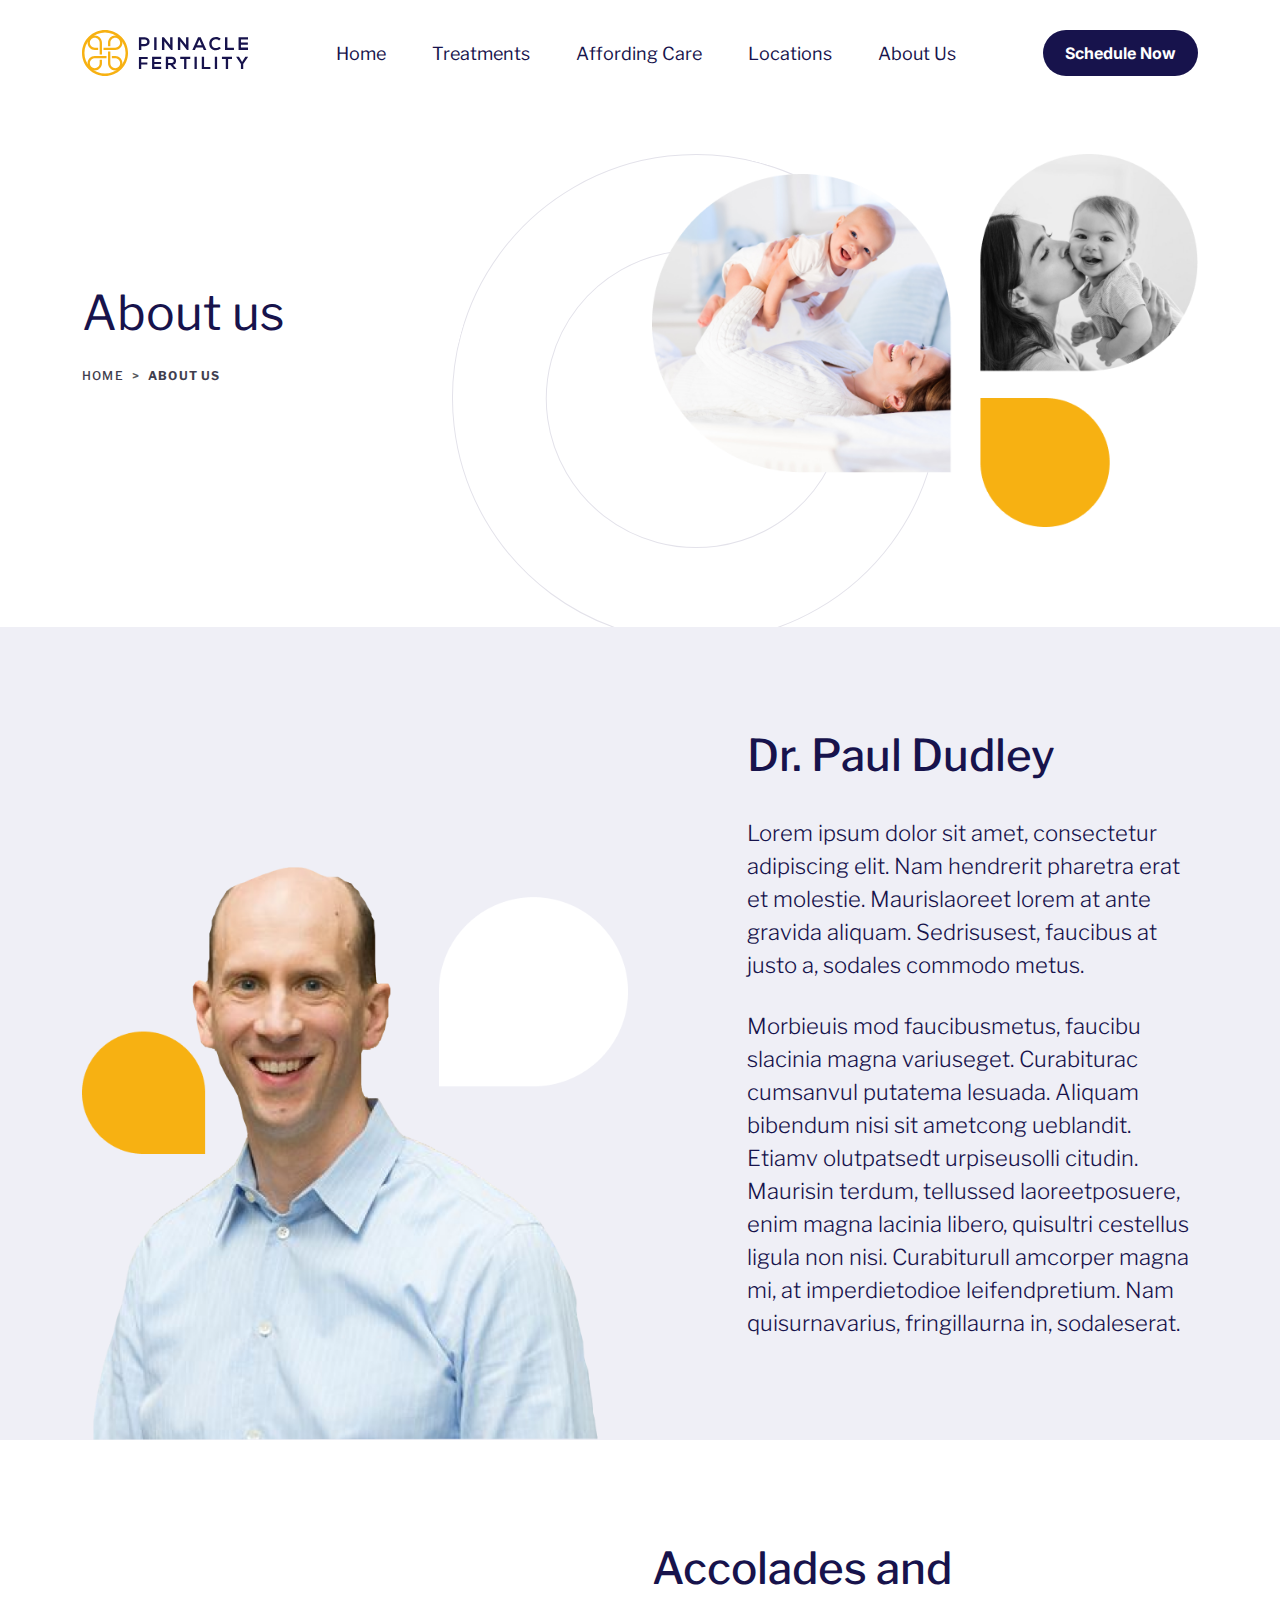
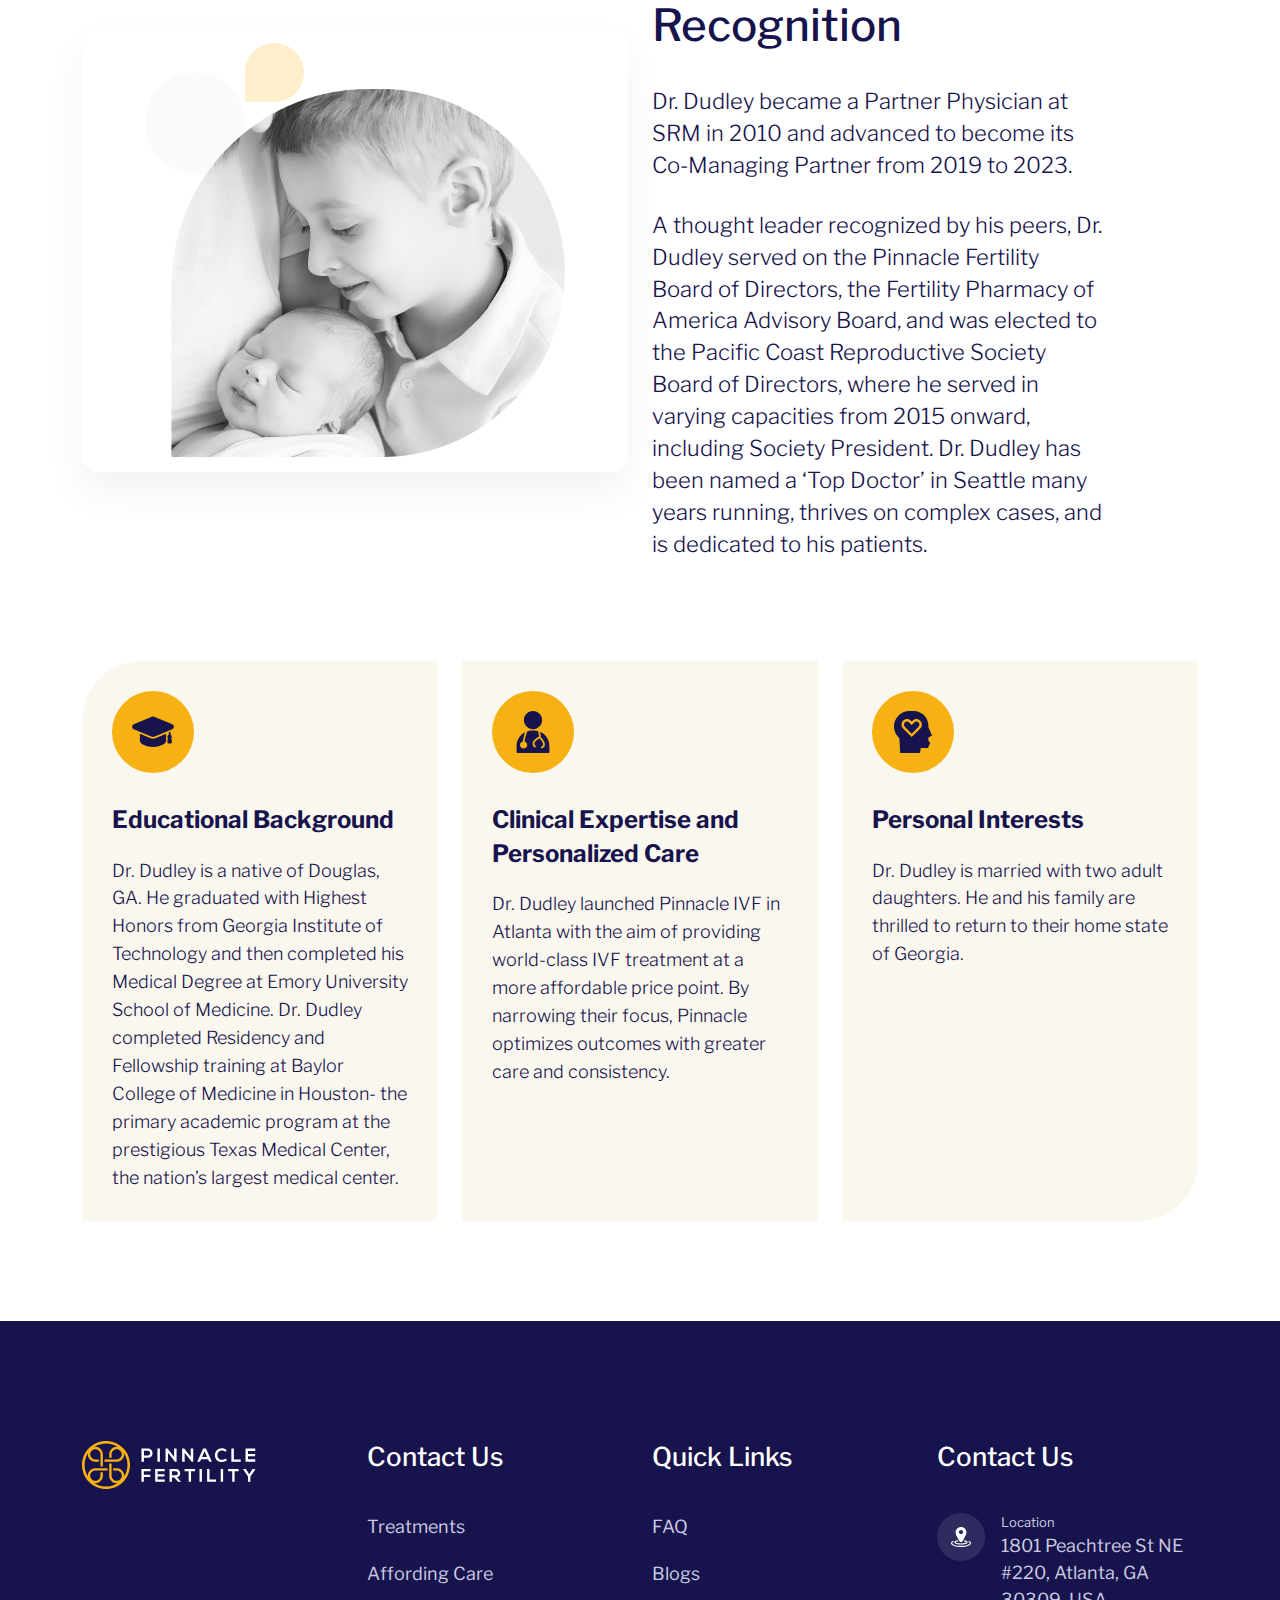
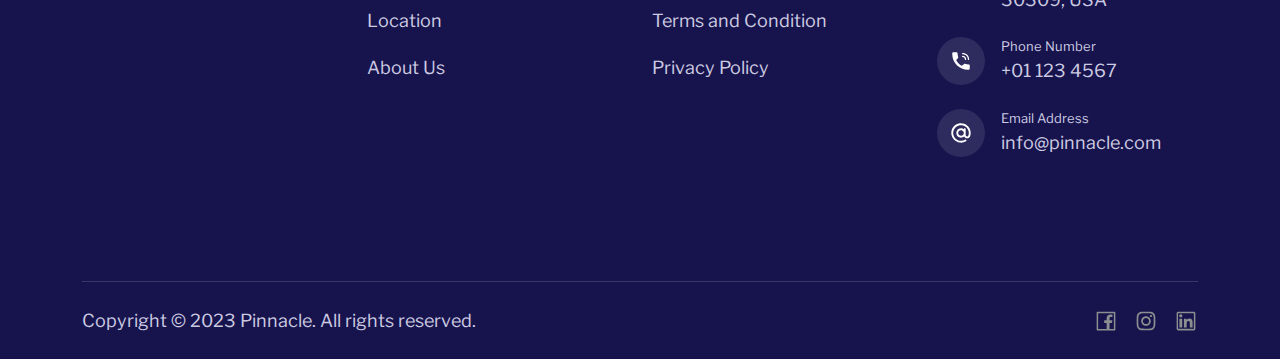
==== commit 5c09e182: "About page banner update & Home page illustration change" ====
--- a/about-us.html
+++ b/about-us.html
@@ -40,8 +40,8 @@
 	<!-- Bootstrap CSS - v5.3.2  -->
 	<link rel="stylesheet" href="assets/css/bootstrap.min.css" />
 	<!-- Main CSS -->
+	<link rel="stylesheet" type="text/css" href="assets/css/asraful.css" />
 	<link rel="stylesheet" type="text/css" href="assets/css/style.css" />
-	<link rel="stylesheet" type="text/css" href="assets/about-css/about.css" />
 </head>
 
 <body>
@@ -91,7 +91,7 @@
 								<a class="nav-link" href="#">Affording Care</a>
 							</li>
 							<li class="nav-item">
-								<a class="nav-link" href="#">Locations</a>
+								<a class="nav-link" href="locations.html">Locations</a>
 							</li>
 							<li class="nav-item">
 								<a class="nav-link" href="about-us.html">About Us</a>
@@ -115,9 +115,35 @@
 	</header>
 	<!-- Header navbar -End -->
 
-	<section class="section-padding-120 bg-light-yellow">
-
-	</section>
+	<!-- common banner -start -->
+	<div class="common-banner">
+		<div class="container">
+			<div class="common-banner-wrap">
+				<div class="row align-items-center">
+					<div class="col-lg-6">
+						<h2 class=" text-clr-primary-blue fs-56 fw-normal">About us</h2>
+						<div class="breadcrumb-wrap">
+							<nav style="--bs-breadcrumb-divider: '>';" aria-label="breadcrumb">
+								<ol class="breadcrumb">
+									<li class="breadcrumb-item"><a href="index.html">Home</a></li>
+									<li class="breadcrumb-item active" aria-current="page">About us</li>
+								</ol>
+							</nav>
+						</div>
+					</div>
+					<div class="col-lg-6">
+						<div class="common-banner-image position-relative">
+							<img src="assets/img/about-page-banner-img.png" class="img-fluid" alt="">
+							<div class="d-inline">
+								<img src="assets/img/circleImg.svg" class="img-fluid circle-shape" alt="">
+							</div>
+						</div>
+					</div>
+				</div>
+			</div>
+		</div>
+	</div>
+	<!-- common banner -End -->
 
 	<!-- Doctor Section start -->
 	<section class="doctor bg-light-blue">
@@ -270,9 +296,9 @@
 								<li class="footer-menu"><a href="#"
 										class="footer-link fs-18 text-decoration-none text-gray-2">Affording Care</a>
 								</li>
-								<li class="footer-menu"><a href="#"
+								<li class="footer-menu"><a href="locations.html"
 										class="footer-link fs-18 text-decoration-none text-gray-2">Location</a></li>
-								<li class="footer-menu"><a href="#"
+								<li class="footer-menu"><a href="about-us.html"
 										class="footer-link fs-18 text-decoration-none text-gray-2">About Us</a></li>
 							</ul>
 						</div>
--- a/assets/css/asraful.css
+++ b/assets/css/asraful.css
@@ -0,0 +1,3 @@
+.text-clr-dark-2{color:#1F1E37}.bg-gay2{background-color:#EEEEF1}.ls-2{letter-spacing:1.2px}.common-banner{padding-top:154px;padding-bottom:100px;overflow:hidden !important}.common-banner .breadcrumb{margin-top:24px}.common-banner .breadcrumb .breadcrumb-item{color:var(--gray-1);font-size:12px;font-weight:700;line-height:normal;letter-spacing:1.2px;text-transform:uppercase}.common-banner .breadcrumb .breadcrumb-item a{color:var(--gray-1);font-size:12px;font-weight:500;line-height:normal;letter-spacing:1.2px;text-transform:uppercase}.common-banner .circle-shape{position:absolute;left:-200px;top:100;z-index:-10;-webkit-transform-origin:center;transform-origin:center;-webkit-transform:rotate(-75deg);transform:rotate(-75deg);-webkit-animation:animation-circle-shape 25s 0s linear infinite forwards;animation:animation-circle-shape 25s 0s linear infinite forwards}@-webkit-keyframes animation-circle-shape{0%,
+    100%{top:00%;left:-200px;-webkit-transform:rotate(-75deg);transform:rotate(-75deg)}20%{left:0px;top:-10%;-webkit-transform:rotate(-60deg);transform:rotate(-60deg)}40%{left:10%;top:10%;-webkit-transform:rotate(0deg);transform:rotate(0deg);@media (max-width: 1500px){left:0}}60%{left:30%;top:10%;-webkit-transform:rotate(30deg);transform:rotate(30deg);left:0}80%{left:0%;top:15%;-webkit-transform:rotate(50deg);transform:rotate(50deg);left:0}}@keyframes animation-circle-shape{0%,
+    100%{top:00%;left:-200px;-webkit-transform:rotate(-75deg);transform:rotate(-75deg)}20%{left:0px;top:-10%;-webkit-transform:rotate(-60deg);transform:rotate(-60deg)}40%{left:10%;top:10%;-webkit-transform:rotate(0deg);transform:rotate(0deg);@media (max-width: 1500px){left:0}}60%{left:30%;top:10%;-webkit-transform:rotate(30deg);transform:rotate(30deg);left:0}80%{left:0%;top:15%;-webkit-transform:rotate(50deg);transform:rotate(50deg);left:0}}.care-option{min-height:588px;background-image:url(../img/careoption.png);background-repeat:no-repeat;background-size:cover}.care-option .careOption-wrap{max-width:927px;width:100%;margin:auto}.affording-item{padding:65px 60px;border-radius:52px 0px}
--- a/assets/css/style.css
+++ b/assets/css/style.css
@@ -19,7 +19,9 @@
   --secondary-yellow: #f7b112;
   --light-yellow: #faf7ef;
   --gray-1: #3f3e4e;
-  --gray-2: #cbcae1; }
+  --gray-2: #cbcae1;
+  --gray-3: #EEEEF1;
+  --gray-4: #1F1E37; }
 
 @media (min-width: 1920px) {
   .container {
@@ -69,6 +71,9 @@
 .text-gray-2 {
   color: var(--gray-2); }
 
+.text-gray-4 {
+  color: var(--gray-4); }
+
 .bg-primary-blue {
   background-color: var(--primary-blue); }
 
@@ -80,6 +85,9 @@
 
 .bg-light-yellow {
   background-color: var(--light-yellow); }
+
+.bg-gray-3 {
+  background-color: var(--gray-3); }
 
 .fw-300 {
   font-weight: 300; }
@@ -260,6 +268,24 @@
 @media (max-width: 767px) {
   .fs-4 {
     font-size: 20px !important; } }
+
+.pl-100 {
+  padding-left: 100px; }
+
+.mb-20 {
+  margin-bottom: 20px; }
+
+.border-top-left-radius-8 {
+  border-top-left-radius: 8px; }
+
+.border-top-left-radius-60 {
+  border-top-left-radius: 60px; }
+
+.border-bottom-right-radius-8 {
+  border-bottom-right-radius: 8px; }
+
+.border-bottom-right-radius-60 {
+  border-bottom-right-radius: 60px; }
 
 /* helper , base classes -END */
 @media (min-width: 1920px) {
@@ -444,7 +470,6 @@
 /*--- Call to action -/End ---*/
 /*--- why pinnacle -/End ---*/
 .why-pinnacle .text-content p {
-  max-width: 570px;
   line-height: 1.45em; }
   @media (max-width: 1199px) {
     .why-pinnacle .text-content p {
@@ -453,14 +478,20 @@
   max-width: 570px; }
 .why-pinnacle .pinnacle-sec-img {
   text-align: center; }
-  @media (max-width: 991px) {
-    .why-pinnacle .pinnacle-sec-img img {
-      max-width: 500px;
-      width: 100%; } }
-  @media (max-width: 767px) {
-    .why-pinnacle .pinnacle-sec-img img {
-      max-width: 400px;
-      width: 100%; } }
+  .why-pinnacle .pinnacle-sec-img img {
+    border-radius: 16px;
+    border: 15px solid #ffffff;
+    background: #FFFFFF;
+    -webkit-box-shadow: 0px 20px 40px 0px rgba(23, 19, 76, 0.05);
+            box-shadow: 0px 20px 40px 0px rgba(23, 19, 76, 0.05); }
+    @media (max-width: 991px) {
+      .why-pinnacle .pinnacle-sec-img img {
+        max-width: 550px;
+        width: 100%; } }
+    @media (max-width: 767px) {
+      .why-pinnacle .pinnacle-sec-img img {
+        max-width: 450px;
+        width: 100%; } }
 
 /*--- why pinnacle -/End ---*/
 /*--- Doctor section -/End ---*/
@@ -541,7 +572,8 @@
 /*--- Treatment -/End ---*/
 /*--- Home page about -/End ---*/
 .about-section-img {
-  text-align: center; }
+  text-align: center;
+  margin-left: -50px; }
   @media (max-width: 991px) {
     .about-section-img img {
       max-width: 550px;
@@ -683,6 +715,18 @@
 
 /*--- Footer style - End ---*/
 /*--- About page style - Start ---*/
+.recognition {
+  margin-bottom: 120px; }
+
+.recognition-card {
+  background-color: var(--light-yellow);
+  padding: 30px;
+  height: 100%; }
+  .recognition-card h4 {
+    line-height: 1.41; }
+  .recognition-card p {
+    line-height: 1.55em; }
+
 .icon-box-section-wrap {
   padding-bottom: 120px; }
   @media (max-width: 1399px) {
@@ -701,4 +745,31 @@
     --bs-gutter-x: 24px;
     --bs-gutter-y: 24px; }
 
+.contact-info-and-map-wrapper .footer-widget {
+  max-width: 412px; }
+
+.location-cta-section {
+  background-image: url("../img/location-page-cta-bg.jpg");
+  background-repeat: no-repeat;
+  background-size: cover;
+  background-position: center center; }
+  .location-cta-section .cta-inner-wrap {
+    max-width: 927px;
+    padding-inline: 30px; }
+    @media (max-width: 767px) {
+      .location-cta-section .cta-inner-wrap {
+        padding-inline: 10px; } }
+    @media (max-width: 575px) {
+      .location-cta-section .cta-inner-wrap {
+        padding-inline: 0px; } }
+
+.contact-form-sec .contact-form-wrap {
+  display: -webkit-box;
+  display: -ms-flexbox;
+  display: flex;
+  gap: 30px;
+  padding: 60px; }
+  .contact-form-sec .contact-form-wrap .contact-form-content-area-wrap h2 {
+    max-width: 500px; }
+
 /*--- About page style - End ---*/
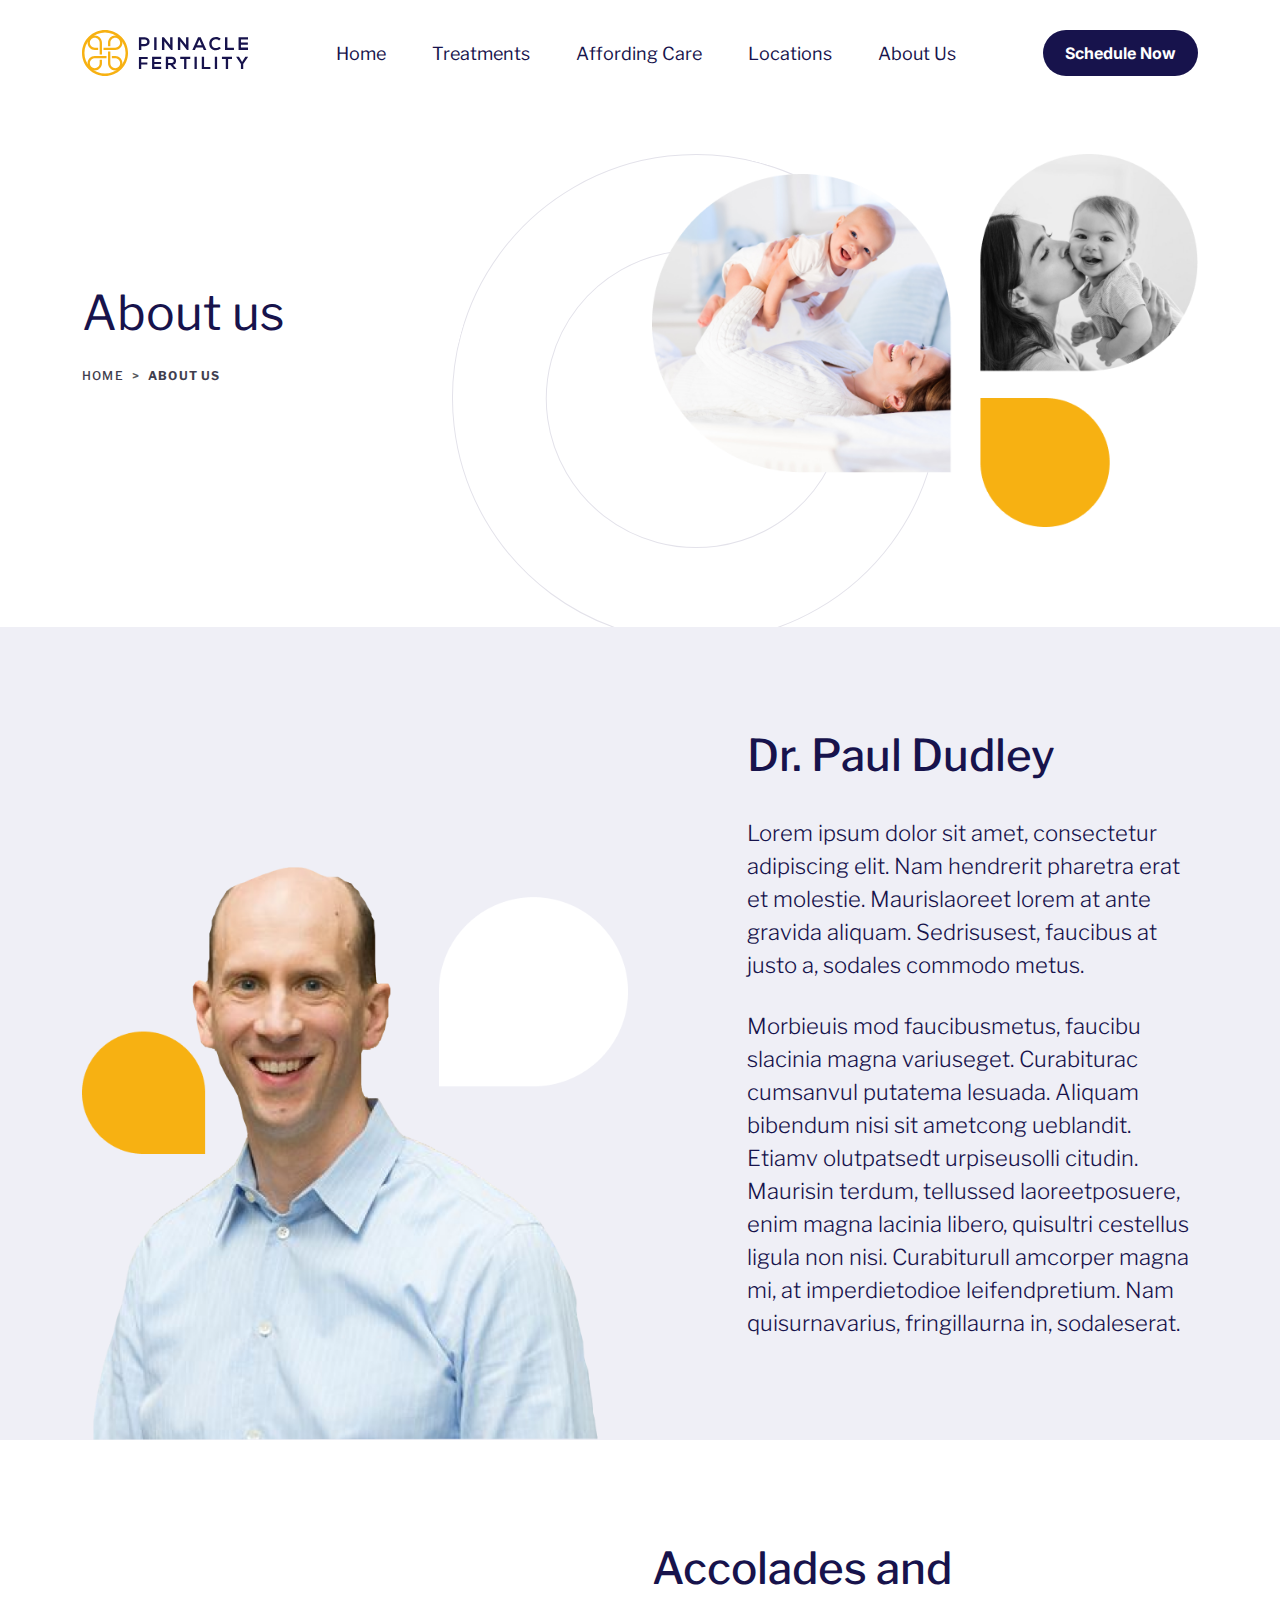
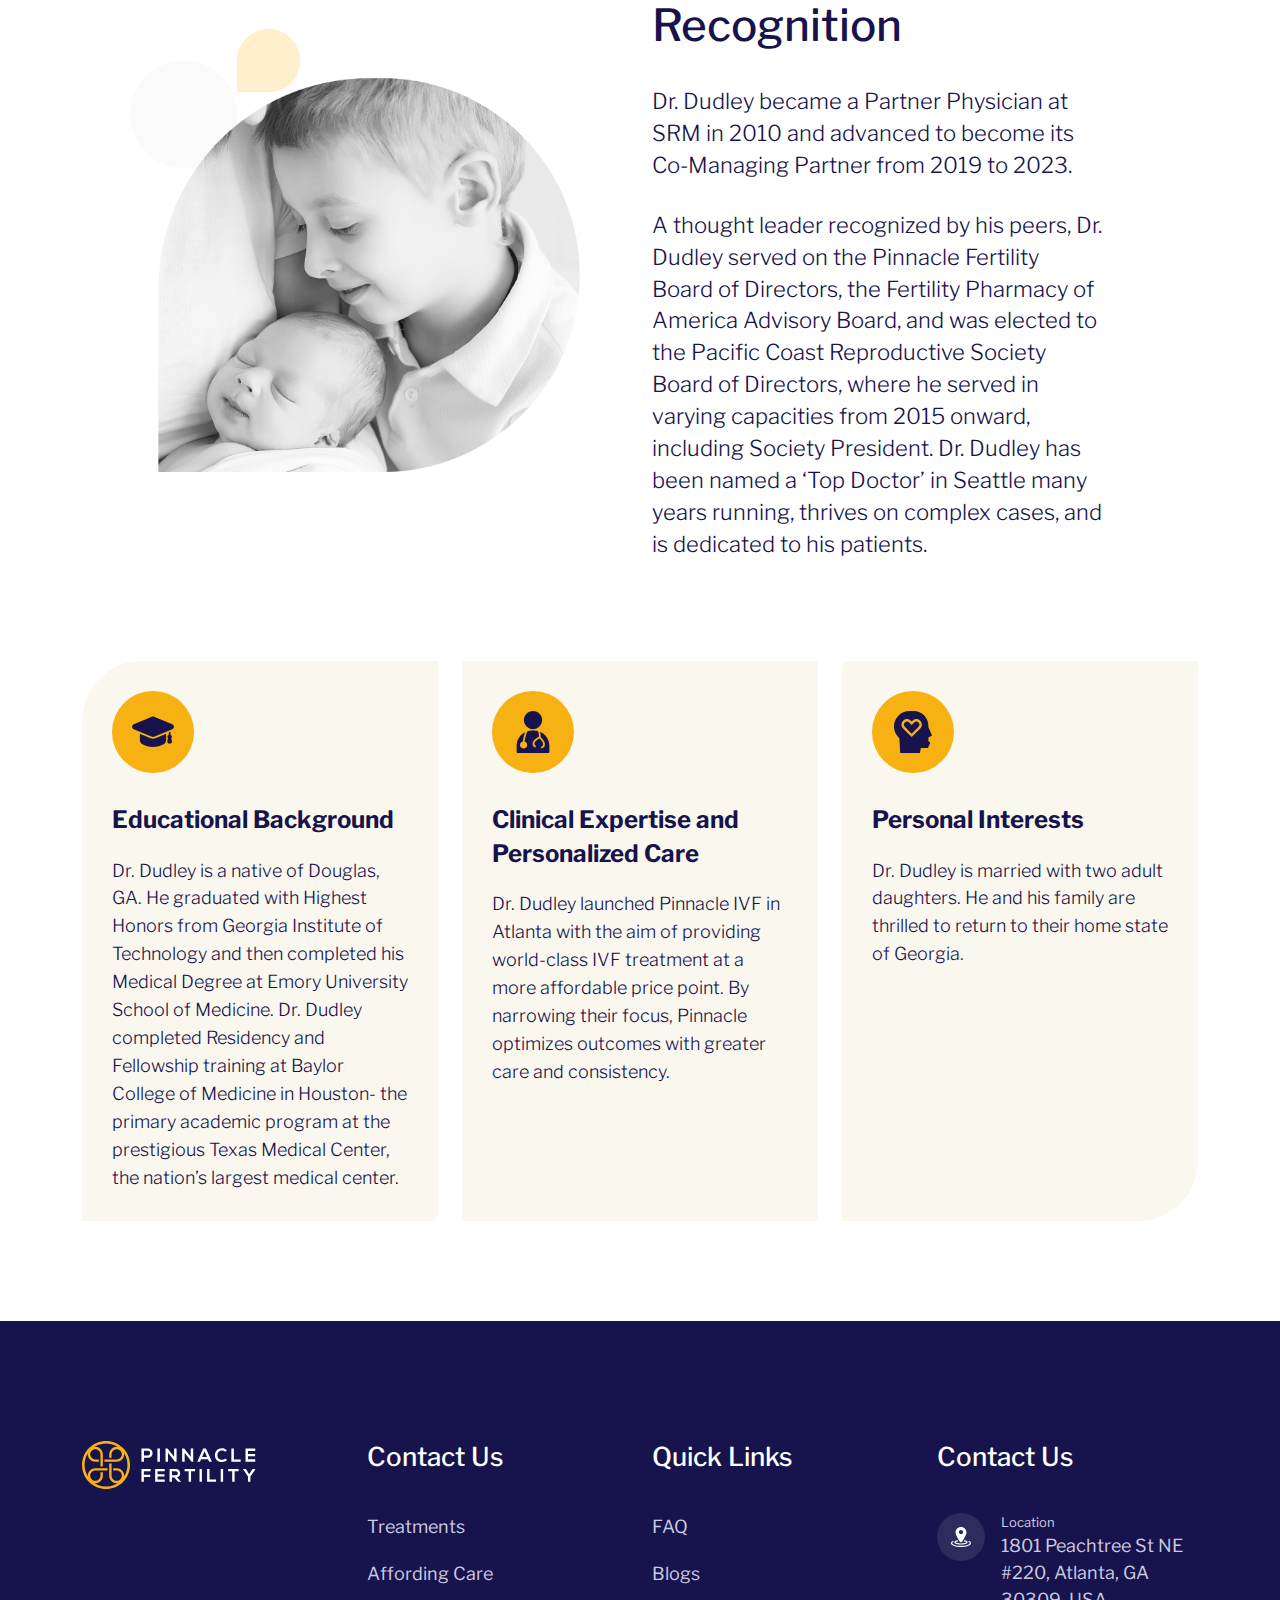
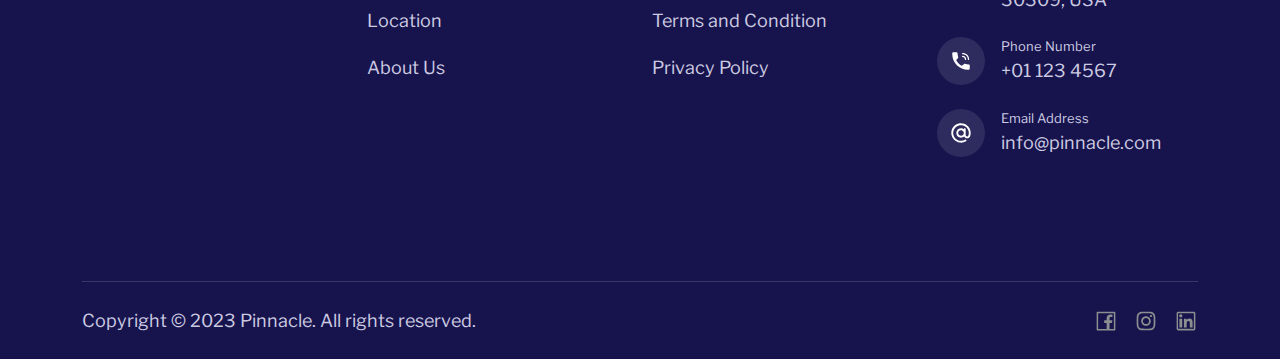
==== commit f132dead: "About page banner update & Home page illustration change" ====
--- a/about-us.html
+++ b/about-us.html
@@ -183,7 +183,7 @@
 		<div class="container">
 			<div class="row align-items-center">
 				<div class="col-lg-6">
-					<div class="pinnacle-sec-img">
+					<div class="recognition-sec-img">
 						<img class="img-fluid px-0 px-lg-5" src="assets/img/accolades-and-recognition-img.png"
 							alt="WAccolades and Recognition image" />
 					</div>
--- a/assets/css/style.css
+++ b/assets/css/style.css
@@ -772,4 +772,15 @@
   .contact-form-sec .contact-form-wrap .contact-form-content-area-wrap h2 {
     max-width: 500px; }
 
+.recognition-sec-img {
+  text-align: center; }
+  @media (max-width: 991px) {
+    .recognition-sec-img img {
+      max-width: 550px;
+      width: 100%; } }
+  @media (max-width: 767px) {
+    .recognition-sec-img img {
+      max-width: 450px;
+      width: 100%; } }
+
 /*--- About page style - End ---*/
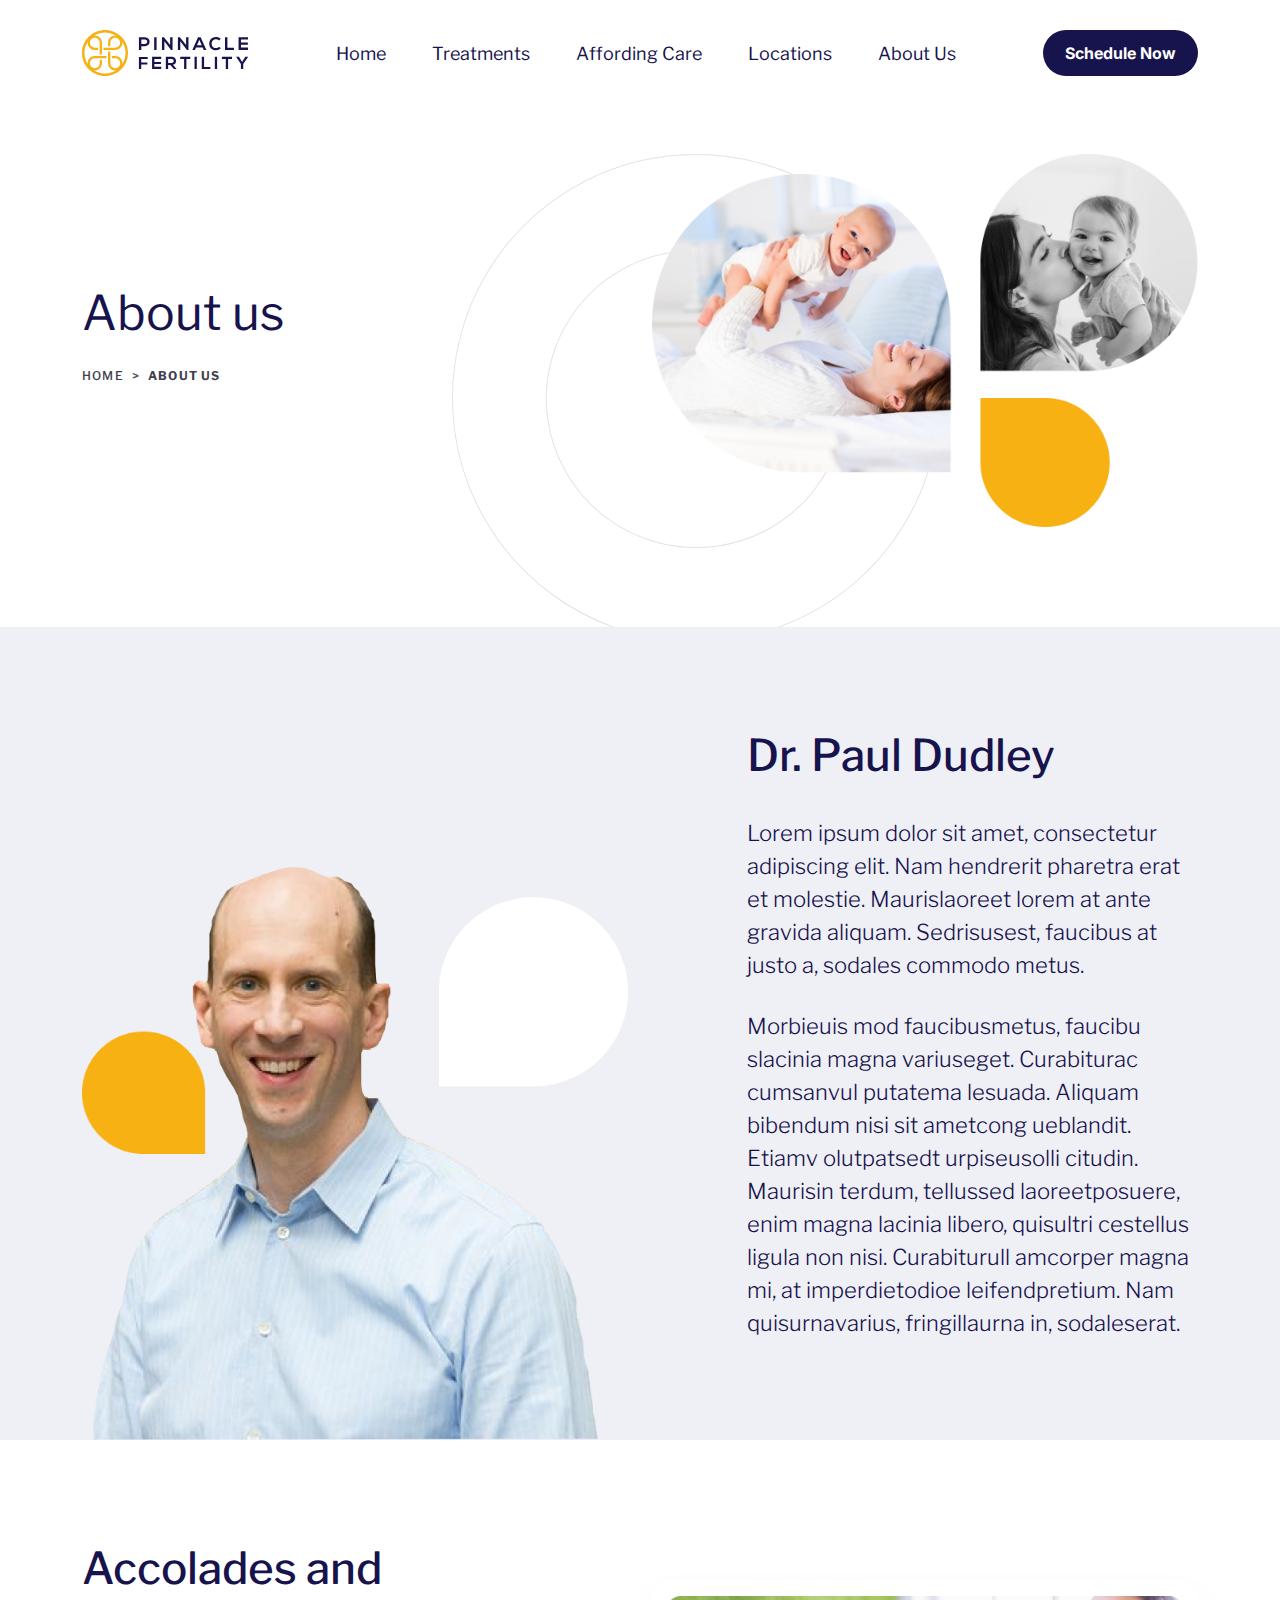
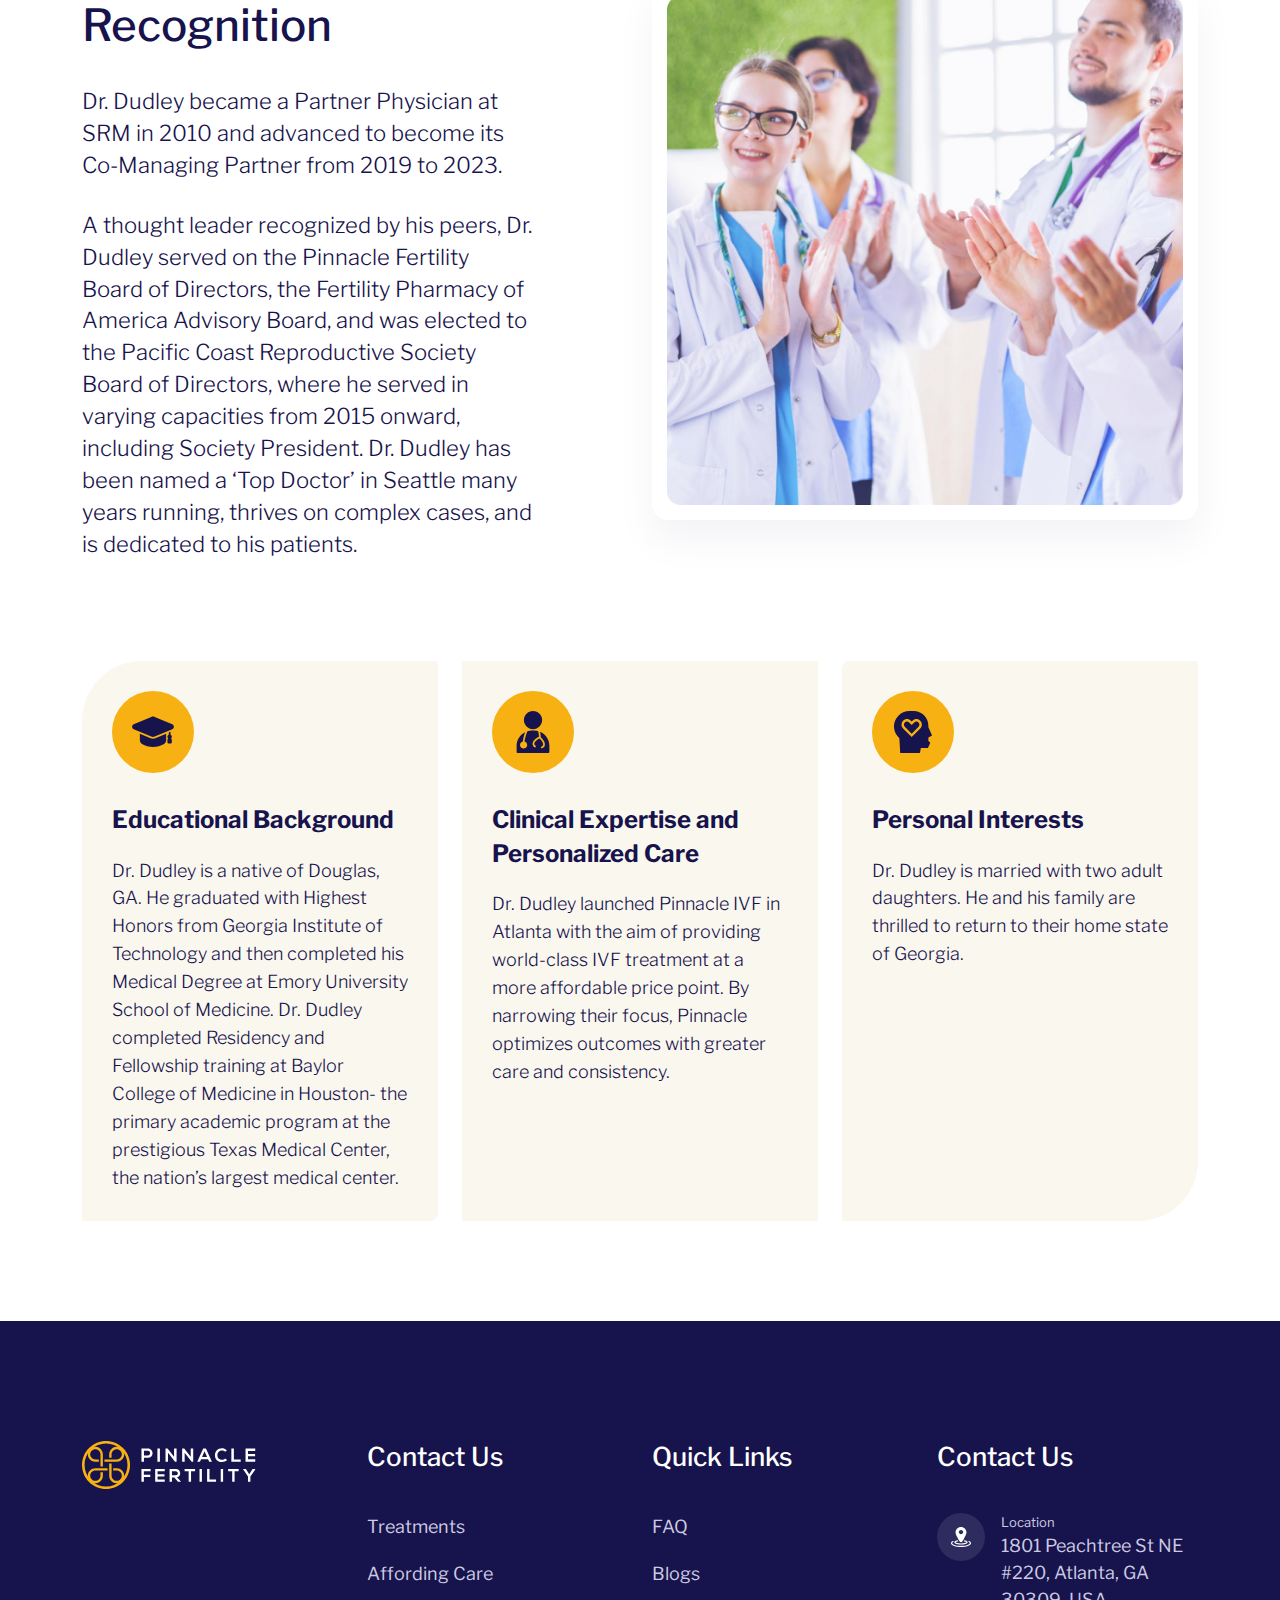
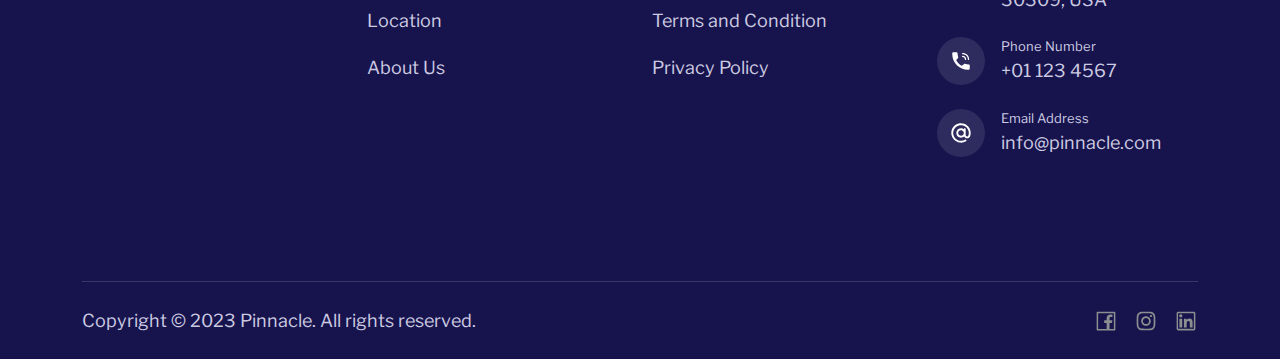
==== commit 27c4928f: "Update" ====
--- a/about-us.html
+++ b/about-us.html
@@ -45,82 +45,82 @@
 </head>
 
 <body>
-	<!-- Header navbar -Start -->
-	<header class="header-navbar-wrap">
-		<div class="navbar-wrap">
-			<nav class="navbar navbar-expand-lg">
-				<div class="container">
-					<!-- Logo area  -->
-					<div class="">
-						<a href="index.html">
-							<img src="assets/img/logo.svg" alt="Logo" class="img-fluid">
-						</a>
-					</div>
-					<!-- Logo area  -->
-
-					<!-- Toggler button -->
-					<button class="navbar-toggler border-0" type="button" data-bs-toggle="collapse"
-						data-bs-target="#navbarTogglerDemo01" aria-controls="navbarTogglerDemo01" aria-expanded="false"
-						aria-label="Toggle navigation">
-						<svg width="24" height="24" viewBox="0 0 24 24" fill="none" xmlns="http://www.w3.org/2000/svg">
-							<g clip-path="url(#clip0_284_29214)">
-								<path d="M24 4H0V6H24V4Z" fill="#374957" />
-								<path d="M24.0001 9H8.00012V11H24.0001V9Z" fill="#374957" />
-								<path d="M24.0001 19H8.00012V21H24.0001V19Z" fill="#374957" />
-								<path d="M24 14H0V16H24V14Z" fill="#374957" />
-							</g>
-							<defs>
-								<clipPath id="clip0_284_29214">
-									<rect width="24" height="24" fill="white" />
-								</clipPath>
-							</defs>
-						</svg>
-					</button>
-					<!-- Toggler button -->
-
-					<div class="collapse navbar-collapse" id="navbarTogglerDemo01">
-						<ul
-							class="topbar-menu-wrap navbar-nav mx-auto mb-2 mb-lg-0 fs-18 fw-normal text-clr-primary-blue">
-							<li class="nav-item">
-								<a class="nav-link active" aria-current="page" href="#">Home</a>
-							</li>
-							<li class="nav-item">
-								<a class="nav-link" href="#">Treatments</a>
-							</li>
-							<li class="nav-item">
-								<a class="nav-link" href="#">Affording Care</a>
-							</li>
-							<li class="nav-item">
-								<a class="nav-link" href="locations.html">Locations</a>
-							</li>
-							<li class="nav-item">
-								<a class="nav-link" href="about-us.html">About Us</a>
-							</li>
-						</ul>
-
-						<!-- Schedule Now Button  -->
-						<div class="blue-btn my-3 my-lg-0">
-							<a href="#" class="text-decoration-none text-white font-inter fs-6 fw-bold bg-primary-blue">
-								Schedule Now
-							</a>
-						</div>
-						<!-- Schedule Now Button  -->
-					</div>
-
-
-
-				</div>
-			</nav>
-		</div>
-	</header>
-	<!-- Header navbar -End -->
+    <!-- Header navbar -Start -->
+    <header class="header-navbar-wrap">
+        <div class="navbar-wrap">
+            <nav class="navbar navbar-expand-lg">
+                <div class="container">
+                    <!-- Logo area  -->
+                    <div class="">
+                        <a href="index.html">
+                            <img src="assets/img/logo.svg" alt="Logo" class="img-fluid">
+                        </a>
+                    </div>
+                    <!-- Logo area  -->
+
+                    <!-- Toggler button -->
+                    <button class="navbar-toggler border-0" type="button" data-bs-toggle="collapse"
+                        data-bs-target="#navbarTogglerDemo01" aria-controls="navbarTogglerDemo01" aria-expanded="false"
+                        aria-label="Toggle navigation">
+                        <svg width="24" height="24" viewBox="0 0 24 24" fill="none" xmlns="http://www.w3.org/2000/svg">
+                            <g clip-path="url(#clip0_284_29214)">
+                                <path d="M24 4H0V6H24V4Z" fill="#374957" />
+                                <path d="M24.0001 9H8.00012V11H24.0001V9Z" fill="#374957" />
+                                <path d="M24.0001 19H8.00012V21H24.0001V19Z" fill="#374957" />
+                                <path d="M24 14H0V16H24V14Z" fill="#374957" />
+                            </g>
+                            <defs>
+                                <clipPath id="clip0_284_29214">
+                                    <rect width="24" height="24" fill="white" />
+                                </clipPath>
+                            </defs>
+                        </svg>
+                    </button>
+                    <!-- Toggler button -->
+
+                    <div class="collapse navbar-collapse" id="navbarTogglerDemo01">
+                        <ul
+                            class="topbar-menu-wrap navbar-nav mx-auto mb-2 mb-lg-0 fs-18 fw-normal text-clr-primary-blue">
+                            <li class="nav-item">
+                                <a class="nav-link active" aria-current="page" href="index.html">Home</a>
+                            </li>
+                            <li class="nav-item">
+                                <a class="nav-link" href="treatment.html">Treatments</a>
+                            </li>
+                            <li class="nav-item">
+                                <a class="nav-link" href="affording-care.html">Affording Care</a>
+                            </li>
+                            <li class="nav-item">
+                                <a class="nav-link" href="locations.html">Locations</a>
+                            </li>
+                            <li class="nav-item">
+                                <a class="nav-link" href="about-us.html">About Us</a>
+                            </li>
+                        </ul>
+
+                        <!-- Schedule Now Button  -->
+                        <div class="blue-btn my-3 my-lg-0">
+                            <a href="#" class="text-decoration-none text-white font-inter fs-6 fw-bold bg-primary-blue">
+                                Schedule Now
+                            </a>
+                        </div>
+                        <!-- Schedule Now Button  -->
+                    </div>
+
+
+
+                </div>
+            </nav>
+        </div>
+    </header>
+    <!-- Header navbar -End -->
 
 	<!-- common banner -start -->
 	<div class="common-banner">
 		<div class="container">
 			<div class="common-banner-wrap">
 				<div class="row align-items-center">
-					<div class="col-lg-6">
+					<div class="col-md-6">
 						<h2 class=" text-clr-primary-blue fs-56 fw-normal">About us</h2>
 						<div class="breadcrumb-wrap">
 							<nav style="--bs-breadcrumb-divider: '>';" aria-label="breadcrumb">
@@ -131,8 +131,8 @@
 							</nav>
 						</div>
 					</div>
-					<div class="col-lg-6">
-						<div class="common-banner-image position-relative">
+					<div class="col-md-6">
+						<div class="common-banner-image position-relative  mt-5 mt-md-0">
 							<img src="assets/img/about-page-banner-img.png" class="img-fluid" alt="">
 							<div class="d-inline">
 								<img src="assets/img/circleImg.svg" class="img-fluid circle-shape" alt="">
@@ -181,13 +181,7 @@
 	<!-- WAccolades and Recognition start  -->
 	<section class="why-pinnacle section-padding-120">
 		<div class="container">
-			<div class="row align-items-center">
-				<div class="col-lg-6">
-					<div class="recognition-sec-img">
-						<img class="img-fluid px-0 px-lg-5" src="assets/img/accolades-and-recognition-img.png"
-							alt="WAccolades and Recognition image" />
-					</div>
-				</div>
+			<div class="row align-items-center flex-column-reverse flex-lg-row">
 				<div class="col-lg-5">
 					<div class="text-content pt-5 pt-lg-0">
 						<h2 class="fs-48 text-clr-primary-blue fw-medium mb-32">
@@ -206,6 +200,11 @@
 						</p>
 					</div>
 				</div>
+				<div class="col-lg-6 offset-lg-1">
+					<div class="pinnacle-sec-img">
+                        <img class="img-fluid" src="assets/img/accolades-and-recognition-img.jpg" alt="About section image" />
+                    </div>
+				</div>
 			</div>
 		</div>
 	</section>
@@ -275,182 +274,182 @@
 	</section>
 	<!-- Recognition end  -->
 
-	<!-- Footer start  -->
-	<footer class="footer bg-primary-blue">
-		<div class="container">
-			<div class="footer-wrapper">
-				<div class="row">
-					<div class="col-lg-3 col-sm-6 mb-5 mb-lg-0">
-						<div>
-							<a href="#">
-								<img src="assets/img/footer-logo.svg" class="img-fluid" alt="">
-							</a>
-						</div>
-					</div>
-					<div class="col-lg-3 col-sm-6 mb-4 mb-lg-0">
-						<div class="footer-widget">
-							<h4 class="fs-26 text-white footer-title">Contact Us</h4>
-							<ul class="m-0 p-0">
-								<li class="footer-menu"><a href="#"
-										class="footer-link fs-18 text-decoration-none text-gray-2">Treatments</a></li>
-								<li class="footer-menu"><a href="#"
-										class="footer-link fs-18 text-decoration-none text-gray-2">Affording Care</a>
-								</li>
-								<li class="footer-menu"><a href="locations.html"
-										class="footer-link fs-18 text-decoration-none text-gray-2">Location</a></li>
-								<li class="footer-menu"><a href="about-us.html"
-										class="footer-link fs-18 text-decoration-none text-gray-2">About Us</a></li>
-							</ul>
-						</div>
-					</div>
-					<div class="col-lg-3 col-sm-6 mb-4 mb-lg-0">
-						<div class="footer-widget">
-							<h4 class="fs-26 text-white footer-title">Quick Links</h4>
-							<ul class="m-0 p-0">
-								<li class="footer-menu"><a href="#"
-										class="footer-link fs-18 text-decoration-none text-gray-2">FAQ</a></li>
-								<li class="footer-menu"><a href="#"
-										class="footer-link fs-18 text-decoration-none text-gray-2">Blogs</a></li>
-								<li class="footer-menu"><a href="#"
-										class="footer-link fs-18 text-decoration-none text-gray-2">Terms and
-										Condition</a></li>
-								<li class="footer-menu"><a href="#"
-										class="footer-link fs-18 text-decoration-none text-gray-2">Privacy Policy</a>
-								</li>
-							</ul>
-						</div>
-					</div>
-					<div class="col-lg-3 col-sm-6 mb-4 mb-lg-0">
-						<div class="footer-widget">
-							<h4 class="fs-26 text-white footer-title">Contact Us</h4>
-							<ul class="m-0 p-0">
-								<li class="footer-menu">
-									<div class="footer-contact-wrap d-flex align-items-start gap-3 mb-4">
-										<div
-											class="contactLogo d-flex align-items-center justify-content-center flex-shrink-0">
-											<svg width="20" height="20" viewBox="0 0 20 20" fill="none"
-												xmlns="http://www.w3.org/2000/svg">
-												<g clip-path="url(#clip0_60_309)">
-													<path
-														d="M18.2941 14.0222C18.0104 13.8664 17.6542 13.9701 17.4984 14.2537C17.3426 14.5373 17.4462 14.8935 17.7298 15.0493C18.4278 15.4328 18.8281 15.8578 18.8281 16.2156C18.8281 16.6531 18.2082 17.3312 16.4682 17.9224C14.7493 18.5064 12.4521 18.828 10 18.828C7.54785 18.828 5.2507 18.5064 3.53176 17.9224C1.7918 17.3313 1.17188 16.6531 1.17188 16.2156C1.17188 15.8578 1.57219 15.4328 2.27016 15.0493C2.55379 14.8935 2.65738 14.5372 2.50156 14.2536C2.34574 13.97 1.98961 13.8664 1.7059 14.0222C0.927695 14.4497 0 15.1773 0 16.2156C0 17.0114 0.547344 18.1461 3.15477 19.032C4.99195 19.6562 7.42297 19.9999 10 19.9999C12.577 19.9999 15.008 19.6562 16.8452 19.032C19.4527 18.1461 20 17.0114 20 16.2156C20 15.1773 19.0723 14.4497 18.2941 14.0222Z"
-														fill="white" />
-													<path
-														d="M5.57586 17.0755C6.76531 17.4115 8.33637 17.5966 9.99961 17.5966C11.6629 17.5966 13.2339 17.4115 14.4234 17.0755C15.8786 16.6644 16.6164 16.0693 16.6164 15.3069C16.6164 14.5445 15.8786 13.9495 14.4234 13.5384C14.1003 13.4471 13.749 13.3671 13.3755 13.2988C13.1726 13.6493 12.9601 14.01 12.7379 14.3812C13.1513 14.4432 13.5395 14.5193 13.892 14.6091C14.9629 14.8818 15.3541 15.1889 15.4346 15.307C15.3541 15.425 14.9629 15.7321 13.892 16.0048C12.8784 16.263 11.5742 16.4103 10.2007 16.4234C10.1341 16.4284 10.0671 16.4311 9.99961 16.4311C9.93207 16.4311 9.86508 16.4284 9.79852 16.4234C8.42496 16.4103 7.12082 16.263 6.10719 16.0048C5.03625 15.7321 4.64504 15.425 4.56461 15.307C4.64504 15.1889 5.03629 14.8818 6.10723 14.6091C6.45973 14.5193 6.84789 14.4432 7.26137 14.3812C7.03914 14.0101 6.8266 13.6493 6.62375 13.2988C6.25023 13.3671 5.89887 13.4471 5.57586 13.5384C4.12066 13.9495 3.38281 14.5445 3.38281 15.3069C3.38281 16.0693 4.12066 16.6644 5.57586 17.0755Z"
-														fill="white" />
-													<path
-														d="M9.99961 15.2591C10.5212 15.2591 10.995 14.9934 11.2671 14.5482C13.1737 11.4288 15.4465 7.31758 15.4465 5.44684C15.4465 2.44344 13.003 0 9.99961 0C6.99617 0 4.55273 2.44344 4.55273 5.44684C4.55273 7.31758 6.82551 11.4288 8.73211 14.5482C9.00422 14.9934 9.47805 15.2591 9.99961 15.2591ZM7.81027 5.07285C7.81027 3.8657 8.79242 2.88359 9.99961 2.88359C11.2068 2.88359 12.1889 3.8657 12.1889 5.07285C12.1889 6.28004 11.2068 7.26215 9.99961 7.26215C8.79242 7.26215 7.81027 6.28008 7.81027 5.07285Z"
-														fill="white" />
-												</g>
-												<defs>
-													<clipPath id="clip0_60_309">
-														<rect width="20" height="20" fill="white" />
-													</clipPath>
-												</defs>
-											</svg>
-
-										</div>
-										<div>
-											<p class="text-gray-2 fs-13">Location</p>
-											<a class="text-gray-2 fs-18"
-												href="https://maps.app.goo.gl/SD8paTM74fPz62Nr5">1801 Peachtree St NE
-												#220, Atlanta, GA 30309, USA</a>
-										</div>
-									</div>
-								</li>
-								<li class="footer-menu">
-									<div class="footer-contact-wrap d-flex align-items-start gap-3 mb-4">
-										<div
-											class="contactLogo d-flex align-items-center justify-content-center flex-shrink-0">
-											<svg width="20" height="20" viewBox="0 0 20 20" fill="none"
-												xmlns="http://www.w3.org/2000/svg">
-												<path fill-rule="evenodd" clip-rule="evenodd"
-													d="M11.6074 6.07178C12.1983 6.07178 12.7958 6.29594 13.2499 6.75011C13.7041 7.20428 13.9283 7.80178 13.9283 8.39261C13.9283 8.73761 14.2083 9.01761 14.5533 9.01761C14.8983 9.01761 15.1783 8.73761 15.1783 8.39261C15.1783 7.48344 14.8333 6.56511 14.1341 5.86594C13.4349 5.16761 12.5166 4.82178 11.6074 4.82178C11.2624 4.82178 10.9824 5.10178 10.9824 5.44678C10.9824 5.79178 11.2624 6.07178 11.6074 6.07178Z"
-													fill="white" />
-												<path fill-rule="evenodd" clip-rule="evenodd"
-													d="M11.6099 3.12507C12.9574 3.11923 14.3041 3.63507 15.3349 4.66507C16.3649 5.6959 16.8808 7.04257 16.8749 8.39007C16.8733 8.73507 17.1524 9.0159 17.4966 9.01757C17.8416 9.01923 18.1233 8.7409 18.1249 8.3959C18.1324 6.72673 17.4949 5.05757 16.2183 3.78173C14.9424 2.50507 13.2733 1.86757 11.6041 1.87507C11.2591 1.87673 10.9808 2.1584 10.9824 2.5034C10.9841 2.84757 11.2649 3.12673 11.6099 3.12507Z"
-													fill="white" />
-												<path fill-rule="evenodd" clip-rule="evenodd"
-													d="M10.6067 14.6542C10.7658 14.7492 10.9683 14.7342 11.1117 14.615C11.5617 14.24 12.545 13.4208 13.0992 12.9592C13.3433 12.7558 13.6792 12.7008 13.975 12.8167C15.2683 13.3125 16.5625 13.5575 17.8558 13.5475C18.09 13.5425 18.3158 13.6317 18.4833 13.795C18.6508 13.9592 18.745 14.1825 18.745 14.4167C18.75 15.3833 18.75 16.8933 18.75 17.8258C18.75 18.29 18.3867 18.6733 17.9233 18.6992C17.47 18.7242 17 18.75 17 18.75C8.3075 18.75 1.25 11.6925 1.25 3C1.25 3 1.27583 2.53 1.30083 2.07667C1.32667 1.61333 1.71 1.25 2.17417 1.25H5.61417C6.09417 1.25 6.48417 1.6375 6.48833 2.1175C6.51333 3.42417 6.7625 4.73083 7.20833 6.0375C7.30917 6.32667 7.25 6.6475 7.05417 6.8825C6.59667 7.43417 5.76417 8.43333 5.385 8.88833C5.265 9.03083 5.24917 9.23417 5.345 9.39417C6.6625 11.5692 8.43083 13.3375 10.6067 14.6542Z"
-													fill="white" />
-											</svg>
-
-
-										</div>
-										<div>
-											<p class="text-gray-2 fs-13">Phone Number</p>
-											<a class="text-gray-2 fs-18" href="tel:+01 123 4567">+01 123 4567</a>
-										</div>
-									</div>
-								</li>
-								<li class="footer-menu">
-									<div class="footer-contact-wrap d-flex align-items-start gap-3 mb-4">
-										<div
-											class="contactLogo d-flex align-items-center justify-content-center flex-shrink-0">
-											<svg width="20" height="20" viewBox="0 0 20 20" fill="none"
-												xmlns="http://www.w3.org/2000/svg">
-												<g clip-path="url(#clip0_60_331)">
-													<path
-														d="M19.5933 8.62506C19.244 6.0789 17.8975 3.77579 15.8501 2.22241C13.8027 0.669018 11.222 -0.00740844 8.67584 0.341931C6.12968 0.691271 3.82657 2.03776 2.27319 4.08519C0.7198 6.13262 0.0433729 8.71327 0.392713 11.2594C0.680523 13.3668 1.64896 15.3225 3.15063 16.8288C4.65229 18.3351 6.60497 19.3095 8.71146 19.6038C9.1425 19.6603 9.57675 19.6887 10.0115 19.6888C11.7678 19.6917 13.4913 19.2124 14.994 18.3032C15.0994 18.2397 15.1914 18.156 15.2645 18.0569C15.3376 17.9579 15.3905 17.8454 15.4202 17.7259C15.4498 17.6064 15.4557 17.4822 15.4373 17.3605C15.419 17.2387 15.3769 17.1218 15.3133 17.0163C15.2498 16.9108 15.1661 16.8189 15.0671 16.7458C14.968 16.6727 14.8555 16.6198 14.736 16.5901C14.4947 16.5302 14.2395 16.5686 14.0265 16.6969C12.9569 17.3389 11.7491 17.7155 10.5042 17.795C9.25922 17.8746 8.01332 17.6549 6.8707 17.1543C5.72808 16.6537 4.72195 15.8867 3.93647 14.9176C3.151 13.9484 2.60902 12.8053 2.35588 11.5838C2.10274 10.3623 2.14579 9.09788 2.48144 7.89641C2.81709 6.69493 3.43557 5.59131 4.28514 4.67784C5.13472 3.76438 6.19069 3.06764 7.36472 2.64592C8.53875 2.22419 9.7967 2.08974 11.0333 2.25381C12.182 2.40653 13.2823 2.81285 14.2545 3.44333C15.2267 4.07381 16.0465 4.91266 16.6544 5.8991C17.2624 6.88554 17.6433 7.99487 17.7696 9.14671C17.8959 10.2986 17.7644 11.4641 17.3846 12.5588C17.286 12.8221 17.108 13.0481 16.8751 13.2056C16.6423 13.363 16.3662 13.4441 16.0852 13.4376C15.7149 13.4371 15.3599 13.2897 15.098 13.0279C14.8362 12.766 14.6888 12.411 14.6883 12.0407V6.25006C14.6883 6.00142 14.5896 5.76296 14.4137 5.58714C14.2379 5.41133 13.9995 5.31256 13.7508 5.31256C13.5022 5.31256 13.2637 5.41133 13.0879 5.58714C12.9121 5.76296 12.8133 6.00142 12.8133 6.25006V6.25881C12.1026 5.72239 11.2538 5.39951 10.3663 5.32793C9.47874 5.25635 8.58918 5.43905 7.80168 5.85463C7.01419 6.27022 6.36136 6.90151 5.91959 7.67461C5.47782 8.44771 5.26538 9.33065 5.30714 10.2201C5.3489 11.1095 5.64312 11.9687 6.15539 12.697C6.66765 13.4253 7.37676 13.9927 8.19972 14.3326C9.02269 14.6726 9.92546 14.7712 10.8024 14.6167C11.6793 14.4623 12.4941 14.0613 13.1515 13.4607C13.417 14.0139 13.8331 14.481 14.352 14.8085C14.8709 15.1361 15.4716 15.3108 16.0852 15.3126C16.756 15.319 17.4121 15.1164 17.9625 14.7329C18.5129 14.3494 18.9302 13.8041 19.1565 13.1726C19.6617 11.713 19.8115 10.1541 19.5933 8.62506ZM10.0008 12.8126C9.44458 12.8126 8.90081 12.6476 8.4383 12.3386C7.97578 12.0295 7.6153 11.5903 7.40243 11.0764C7.18955 10.5624 7.13386 9.99694 7.24238 9.45136C7.3509 8.90579 7.61876 8.40465 8.0121 8.01132C8.40543 7.61798 8.90657 7.35012 9.45215 7.2416C9.99772 7.13308 10.5632 7.18877 11.0771 7.40164C11.5911 7.61452 12.0303 7.975 12.3393 8.43752C12.6484 8.90003 12.8133 9.4438 12.8133 10.0001C12.8125 10.7457 12.5159 11.4606 11.9887 11.9879C11.4614 12.5151 10.7465 12.8117 10.0008 12.8126Z"
-														fill="white" />
-												</g>
-												<defs>
-													<clipPath id="clip0_60_331">
-														<rect width="20" height="20" fill="white" />
-													</clipPath>
-												</defs>
-											</svg>
-
-										</div>
-										<div>
-											<p class="text-gray-2 fs-13">Email Address</p>
-											<a class="text-gray-2 fs-18"
-												href="mailto:info@pinnacle.com">info@pinnacle.com</a>
-										</div>
-									</div>
-								</li>
-
-							</ul>
-						</div>
-					</div>
-				</div>
-			</div>
-			<div
-				class="footer-bottom text-center d-flex flex-column-reverse flex-sm-row align-items-center gap-3 justify-content-between">
-				<div>
-					<p class="fs-18 text-gray-2 mb-md-0">Copyright © 2023 Pinnacle. All rights reserved.</p>
-				</div>
-				<div class="footer-social d-flex justify-content-center align-items-center gap-3 ">
-					<a href="#" class="footer-social-link">
-						<svg width="24" height="24" viewBox="0 0 24 24" fill="none" xmlns="http://www.w3.org/2000/svg">
-							<path
-								d="M20.625 2.625H3.375C2.96016 2.625 2.625 2.96016 2.625 3.375V20.625C2.625 21.0398 2.96016 21.375 3.375 21.375H20.625C21.0398 21.375 21.375 21.0398 21.375 20.625V3.375C21.375 2.96016 21.0398 2.625 20.625 2.625ZM19.875 19.875H15.5602V14.1141H17.9977L18.3633 11.2852H15.5602V9.47812C15.5602 8.65781 15.7875 8.1 16.9617 8.1H18.4594V5.56875C18.1992 5.53359 17.3109 5.45625 16.275 5.45625C14.1141 5.45625 12.6352 6.77578 12.6352 9.19687V11.2828H10.193V14.1117H12.6375V19.875H4.125V4.125H19.875V19.875Z"
-								fill="#8B8F90" />
-						</svg>
-
-					</a>
-					<a href="#" class="footer-social-link">
-						<svg width="24" height="24" viewBox="0 0 24 24" fill="none" xmlns="http://www.w3.org/2000/svg">
-							<path
-								d="M11.9991 7.19347C9.33898 7.19347 7.1921 9.34035 7.1921 12.0005C7.1921 14.6607 9.33898 16.8075 11.9991 16.8075C14.6593 16.8075 16.8062 14.6607 16.8062 12.0005C16.8062 9.34035 14.6593 7.19347 11.9991 7.19347ZM11.9991 15.1247C10.2788 15.1247 8.87492 13.7208 8.87492 12.0005C8.87492 10.2802 10.2788 8.87628 11.9991 8.87628C13.7194 8.87628 15.1234 10.2802 15.1234 12.0005C15.1234 13.7208 13.7194 15.1247 11.9991 15.1247ZM17.003 5.87628C16.3819 5.87628 15.8804 6.37785 15.8804 6.99894C15.8804 7.62003 16.3819 8.1216 17.003 8.1216C17.6241 8.1216 18.1257 7.62238 18.1257 6.99894C18.1259 6.85146 18.097 6.70539 18.0406 6.5691C17.9843 6.43281 17.9016 6.30897 17.7973 6.20469C17.693 6.1004 17.5692 6.01772 17.4329 5.96136C17.2966 5.90501 17.1505 5.8761 17.003 5.87628ZM21.3694 12.0005C21.3694 10.7068 21.3812 9.42472 21.3085 8.13331C21.2359 6.63331 20.8937 5.30206 19.7968 4.20519C18.6976 3.10597 17.3687 2.76613 15.8687 2.69347C14.5749 2.62081 13.2929 2.63253 12.0015 2.63253C10.7077 2.63253 9.4257 2.62081 8.13429 2.69347C6.63429 2.76613 5.30304 3.10831 4.20617 4.20519C3.10695 5.30441 2.7671 6.63331 2.69445 8.13331C2.62179 9.42706 2.63351 10.7091 2.63351 12.0005C2.63351 13.2919 2.62179 14.5763 2.69445 15.8677C2.7671 17.3677 3.10929 18.6989 4.20617 19.7958C5.30538 20.895 6.63429 21.2349 8.13429 21.3075C9.42804 21.3802 10.7101 21.3685 12.0015 21.3685C13.2952 21.3685 14.5773 21.3802 15.8687 21.3075C17.3687 21.2349 18.6999 20.8927 19.7968 19.7958C20.896 18.6966 21.2359 17.3677 21.3085 15.8677C21.3835 14.5763 21.3694 13.2943 21.3694 12.0005ZM19.3069 17.5271C19.1359 17.9536 18.9296 18.2724 18.5991 18.6005C18.2687 18.931 17.9523 19.1372 17.5257 19.3083C16.2929 19.7982 13.3655 19.688 11.9991 19.688C10.6327 19.688 7.70304 19.7982 6.47023 19.3107C6.04367 19.1396 5.72492 18.9333 5.39679 18.6028C5.06632 18.2724 4.86007 17.956 4.68898 17.5294C4.20148 16.2943 4.31163 13.3669 4.31163 12.0005C4.31163 10.6341 4.20148 7.70441 4.68898 6.4716C4.86007 6.04503 5.06632 5.72628 5.39679 5.39816C5.72726 5.07003 6.04367 4.86144 6.47023 4.69035C7.70304 4.20285 10.6327 4.313 11.9991 4.313C13.3655 4.313 16.2952 4.20285 17.528 4.69035C17.9546 4.86144 18.2734 5.06769 18.6015 5.39816C18.9319 5.72863 19.1382 6.04503 19.3093 6.4716C19.7968 7.70441 19.6866 10.6341 19.6866 12.0005C19.6866 13.3669 19.7968 16.2943 19.3069 17.5271Z"
-								fill="#8B8F90" />
-						</svg>
-
-
-					</a>
-					<a href="#" class="footer-social-link">
-						<svg width="24" height="24" viewBox="0 0 24 24" fill="none" xmlns="http://www.w3.org/2000/svg">
-							<path
-								d="M19.868 2.625H4.13203C3.3 2.625 2.625 3.3 2.625 4.13203V19.868C2.625 20.7 3.3 21.375 4.13203 21.375H19.868C20.7 21.375 21.375 20.7 21.375 19.868V4.13203C21.375 3.3 20.7 2.625 19.868 2.625ZM19.868 19.875C9.37266 19.8727 4.125 19.8703 4.125 19.868C4.12734 9.37266 4.12969 4.125 4.13203 4.125C14.6273 4.12734 19.875 4.12969 19.875 4.13203C19.8727 14.6273 19.8703 19.875 19.868 19.875ZM5.40469 9.65391H8.18672V18.6023H5.40469V9.65391ZM6.79688 8.43047C7.68516 8.43047 8.40937 7.70859 8.40937 6.81797C8.40937 6.60621 8.36767 6.39653 8.28663 6.20089C8.2056 6.00525 8.08682 5.82749 7.93709 5.67776C7.78735 5.52802 7.60959 5.40925 7.41395 5.32821C7.21831 5.24718 7.00863 5.20547 6.79688 5.20547C6.58512 5.20547 6.37544 5.24718 6.1798 5.32821C5.98416 5.40925 5.8064 5.52802 5.65667 5.67776C5.50693 5.82749 5.38815 6.00525 5.30712 6.20089C5.22608 6.39653 5.18437 6.60621 5.18437 6.81797C5.18203 7.70859 5.90391 8.43047 6.79688 8.43047ZM12.7102 14.175C12.7102 13.0078 12.9328 11.8781 14.3789 11.8781C15.8039 11.8781 15.825 13.2117 15.825 14.25V18.6023H18.6047V13.6945C18.6047 11.2852 18.0844 9.43125 15.2695 9.43125C13.9172 9.43125 13.0102 10.1742 12.6375 10.8773H12.6V9.65391H9.93047V18.6023H12.7102V14.175Z"
-								fill="#8B8F90" />
-						</svg>
-
-
-					</a>
-				</div>
-			</div>
-		</div>
-	</footer>
-	<!-- Footer end  -->
+    <!-- Footer start  -->
+    <footer class="footer bg-primary-blue">
+        <div class="container">
+            <div class="footer-wrapper">
+                <div class="row">
+                    <div class="col-lg-3 col-sm-6 mb-5 mb-lg-0">
+                        <div>
+                            <a href="#">
+                                <img src="assets/img/footer-logo.svg" class="img-fluid" alt="">
+                            </a>
+                        </div>
+                    </div>
+                    <div class="col-lg-3 col-sm-6 mb-4 mb-lg-0">
+                        <div class="footer-widget">
+                            <h4 class="fs-26 text-white footer-title">Contact Us</h4>
+                            <ul class="m-0 p-0">
+                                <li class="footer-menu"><a href="treatment.html"
+                                        class="footer-link fs-18 text-decoration-none text-gray-2">Treatments</a></li>
+                                <li class="footer-menu"><a href="affording-care.html"
+                                        class="footer-link fs-18 text-decoration-none text-gray-2">Affording Care</a>
+                                </li>
+                                <li class="footer-menu"><a href="locations.html"
+                                        class="footer-link fs-18 text-decoration-none text-gray-2">Location</a></li>
+                                <li class="footer-menu"><a href="about-us.html"
+                                        class="footer-link fs-18 text-decoration-none text-gray-2">About Us</a></li>
+                            </ul>
+                        </div>
+                    </div>
+                    <div class="col-lg-3 col-sm-6 mb-4 mb-lg-0">
+                        <div class="footer-widget">
+                            <h4 class="fs-26 text-white footer-title">Quick Links</h4>
+                            <ul class="m-0 p-0">
+                                <li class="footer-menu"><a href="#"
+                                        class="footer-link fs-18 text-decoration-none text-gray-2">FAQ</a></li>
+                                <li class="footer-menu"><a href="#"
+                                        class="footer-link fs-18 text-decoration-none text-gray-2">Blogs</a></li>
+                                <li class="footer-menu"><a href="#"
+                                        class="footer-link fs-18 text-decoration-none text-gray-2">Terms and
+                                        Condition</a></li>
+                                <li class="footer-menu"><a href="#"
+                                        class="footer-link fs-18 text-decoration-none text-gray-2">Privacy Policy</a>
+                                </li>
+                            </ul>
+                        </div>
+                    </div>
+                    <div class="col-lg-3 col-sm-6 mb-4 mb-lg-0">
+                        <div class="footer-widget">
+                            <h4 class="fs-26 text-white footer-title">Contact Us</h4>
+                            <ul class="m-0 p-0">
+                                <li class="footer-menu">
+                                    <div class="footer-contact-wrap d-flex align-items-start gap-3 mb-4">
+                                        <div
+                                            class="contactLogo d-flex align-items-center justify-content-center flex-shrink-0">
+                                            <svg width="20" height="20" viewBox="0 0 20 20" fill="none"
+                                                xmlns="http://www.w3.org/2000/svg">
+                                                <g clip-path="url(#clip0_60_309)">
+                                                    <path
+                                                        d="M18.2941 14.0222C18.0104 13.8664 17.6542 13.9701 17.4984 14.2537C17.3426 14.5373 17.4462 14.8935 17.7298 15.0493C18.4278 15.4328 18.8281 15.8578 18.8281 16.2156C18.8281 16.6531 18.2082 17.3312 16.4682 17.9224C14.7493 18.5064 12.4521 18.828 10 18.828C7.54785 18.828 5.2507 18.5064 3.53176 17.9224C1.7918 17.3313 1.17188 16.6531 1.17188 16.2156C1.17188 15.8578 1.57219 15.4328 2.27016 15.0493C2.55379 14.8935 2.65738 14.5372 2.50156 14.2536C2.34574 13.97 1.98961 13.8664 1.7059 14.0222C0.927695 14.4497 0 15.1773 0 16.2156C0 17.0114 0.547344 18.1461 3.15477 19.032C4.99195 19.6562 7.42297 19.9999 10 19.9999C12.577 19.9999 15.008 19.6562 16.8452 19.032C19.4527 18.1461 20 17.0114 20 16.2156C20 15.1773 19.0723 14.4497 18.2941 14.0222Z"
+                                                        fill="white" />
+                                                    <path
+                                                        d="M5.57586 17.0755C6.76531 17.4115 8.33637 17.5966 9.99961 17.5966C11.6629 17.5966 13.2339 17.4115 14.4234 17.0755C15.8786 16.6644 16.6164 16.0693 16.6164 15.3069C16.6164 14.5445 15.8786 13.9495 14.4234 13.5384C14.1003 13.4471 13.749 13.3671 13.3755 13.2988C13.1726 13.6493 12.9601 14.01 12.7379 14.3812C13.1513 14.4432 13.5395 14.5193 13.892 14.6091C14.9629 14.8818 15.3541 15.1889 15.4346 15.307C15.3541 15.425 14.9629 15.7321 13.892 16.0048C12.8784 16.263 11.5742 16.4103 10.2007 16.4234C10.1341 16.4284 10.0671 16.4311 9.99961 16.4311C9.93207 16.4311 9.86508 16.4284 9.79852 16.4234C8.42496 16.4103 7.12082 16.263 6.10719 16.0048C5.03625 15.7321 4.64504 15.425 4.56461 15.307C4.64504 15.1889 5.03629 14.8818 6.10723 14.6091C6.45973 14.5193 6.84789 14.4432 7.26137 14.3812C7.03914 14.0101 6.8266 13.6493 6.62375 13.2988C6.25023 13.3671 5.89887 13.4471 5.57586 13.5384C4.12066 13.9495 3.38281 14.5445 3.38281 15.3069C3.38281 16.0693 4.12066 16.6644 5.57586 17.0755Z"
+                                                        fill="white" />
+                                                    <path
+                                                        d="M9.99961 15.2591C10.5212 15.2591 10.995 14.9934 11.2671 14.5482C13.1737 11.4288 15.4465 7.31758 15.4465 5.44684C15.4465 2.44344 13.003 0 9.99961 0C6.99617 0 4.55273 2.44344 4.55273 5.44684C4.55273 7.31758 6.82551 11.4288 8.73211 14.5482C9.00422 14.9934 9.47805 15.2591 9.99961 15.2591ZM7.81027 5.07285C7.81027 3.8657 8.79242 2.88359 9.99961 2.88359C11.2068 2.88359 12.1889 3.8657 12.1889 5.07285C12.1889 6.28004 11.2068 7.26215 9.99961 7.26215C8.79242 7.26215 7.81027 6.28008 7.81027 5.07285Z"
+                                                        fill="white" />
+                                                </g>
+                                                <defs>
+                                                    <clipPath id="clip0_60_309">
+                                                        <rect width="20" height="20" fill="white" />
+                                                    </clipPath>
+                                                </defs>
+                                            </svg>
+
+                                        </div>
+                                        <div>
+                                            <p class="text-gray-2 fs-13">Location</p>
+                                            <a class="text-gray-2 fs-18"
+                                                href="https://maps.app.goo.gl/SD8paTM74fPz62Nr5" target="_blank">1801 Peachtree St NE
+                                                #220, Atlanta, GA 30309, USA</a>
+                                        </div>
+                                    </div>
+                                </li>
+                                <li class="footer-menu">
+                                    <div class="footer-contact-wrap d-flex align-items-start gap-3 mb-4">
+                                        <div
+                                            class="contactLogo d-flex align-items-center justify-content-center flex-shrink-0">
+                                            <svg width="20" height="20" viewBox="0 0 20 20" fill="none"
+                                                xmlns="http://www.w3.org/2000/svg">
+                                                <path fill-rule="evenodd" clip-rule="evenodd"
+                                                    d="M11.6074 6.07178C12.1983 6.07178 12.7958 6.29594 13.2499 6.75011C13.7041 7.20428 13.9283 7.80178 13.9283 8.39261C13.9283 8.73761 14.2083 9.01761 14.5533 9.01761C14.8983 9.01761 15.1783 8.73761 15.1783 8.39261C15.1783 7.48344 14.8333 6.56511 14.1341 5.86594C13.4349 5.16761 12.5166 4.82178 11.6074 4.82178C11.2624 4.82178 10.9824 5.10178 10.9824 5.44678C10.9824 5.79178 11.2624 6.07178 11.6074 6.07178Z"
+                                                    fill="white" />
+                                                <path fill-rule="evenodd" clip-rule="evenodd"
+                                                    d="M11.6099 3.12507C12.9574 3.11923 14.3041 3.63507 15.3349 4.66507C16.3649 5.6959 16.8808 7.04257 16.8749 8.39007C16.8733 8.73507 17.1524 9.0159 17.4966 9.01757C17.8416 9.01923 18.1233 8.7409 18.1249 8.3959C18.1324 6.72673 17.4949 5.05757 16.2183 3.78173C14.9424 2.50507 13.2733 1.86757 11.6041 1.87507C11.2591 1.87673 10.9808 2.1584 10.9824 2.5034C10.9841 2.84757 11.2649 3.12673 11.6099 3.12507Z"
+                                                    fill="white" />
+                                                <path fill-rule="evenodd" clip-rule="evenodd"
+                                                    d="M10.6067 14.6542C10.7658 14.7492 10.9683 14.7342 11.1117 14.615C11.5617 14.24 12.545 13.4208 13.0992 12.9592C13.3433 12.7558 13.6792 12.7008 13.975 12.8167C15.2683 13.3125 16.5625 13.5575 17.8558 13.5475C18.09 13.5425 18.3158 13.6317 18.4833 13.795C18.6508 13.9592 18.745 14.1825 18.745 14.4167C18.75 15.3833 18.75 16.8933 18.75 17.8258C18.75 18.29 18.3867 18.6733 17.9233 18.6992C17.47 18.7242 17 18.75 17 18.75C8.3075 18.75 1.25 11.6925 1.25 3C1.25 3 1.27583 2.53 1.30083 2.07667C1.32667 1.61333 1.71 1.25 2.17417 1.25H5.61417C6.09417 1.25 6.48417 1.6375 6.48833 2.1175C6.51333 3.42417 6.7625 4.73083 7.20833 6.0375C7.30917 6.32667 7.25 6.6475 7.05417 6.8825C6.59667 7.43417 5.76417 8.43333 5.385 8.88833C5.265 9.03083 5.24917 9.23417 5.345 9.39417C6.6625 11.5692 8.43083 13.3375 10.6067 14.6542Z"
+                                                    fill="white" />
+                                            </svg>
+
+
+                                        </div>
+                                        <div>
+                                            <p class="text-gray-2 fs-13">Phone Number</p>
+                                            <a class="text-gray-2 fs-18" href="tel:+01 123 4567">+01 123 4567</a>
+                                        </div>
+                                    </div>
+                                </li>
+                                <li class="footer-menu">
+                                    <div class="footer-contact-wrap d-flex align-items-start gap-3 mb-4">
+                                        <div
+                                            class="contactLogo d-flex align-items-center justify-content-center flex-shrink-0">
+                                            <svg width="20" height="20" viewBox="0 0 20 20" fill="none"
+                                                xmlns="http://www.w3.org/2000/svg">
+                                                <g clip-path="url(#clip0_60_331)">
+                                                    <path
+                                                        d="M19.5933 8.62506C19.244 6.0789 17.8975 3.77579 15.8501 2.22241C13.8027 0.669018 11.222 -0.00740844 8.67584 0.341931C6.12968 0.691271 3.82657 2.03776 2.27319 4.08519C0.7198 6.13262 0.0433729 8.71327 0.392713 11.2594C0.680523 13.3668 1.64896 15.3225 3.15063 16.8288C4.65229 18.3351 6.60497 19.3095 8.71146 19.6038C9.1425 19.6603 9.57675 19.6887 10.0115 19.6888C11.7678 19.6917 13.4913 19.2124 14.994 18.3032C15.0994 18.2397 15.1914 18.156 15.2645 18.0569C15.3376 17.9579 15.3905 17.8454 15.4202 17.7259C15.4498 17.6064 15.4557 17.4822 15.4373 17.3605C15.419 17.2387 15.3769 17.1218 15.3133 17.0163C15.2498 16.9108 15.1661 16.8189 15.0671 16.7458C14.968 16.6727 14.8555 16.6198 14.736 16.5901C14.4947 16.5302 14.2395 16.5686 14.0265 16.6969C12.9569 17.3389 11.7491 17.7155 10.5042 17.795C9.25922 17.8746 8.01332 17.6549 6.8707 17.1543C5.72808 16.6537 4.72195 15.8867 3.93647 14.9176C3.151 13.9484 2.60902 12.8053 2.35588 11.5838C2.10274 10.3623 2.14579 9.09788 2.48144 7.89641C2.81709 6.69493 3.43557 5.59131 4.28514 4.67784C5.13472 3.76438 6.19069 3.06764 7.36472 2.64592C8.53875 2.22419 9.7967 2.08974 11.0333 2.25381C12.182 2.40653 13.2823 2.81285 14.2545 3.44333C15.2267 4.07381 16.0465 4.91266 16.6544 5.8991C17.2624 6.88554 17.6433 7.99487 17.7696 9.14671C17.8959 10.2986 17.7644 11.4641 17.3846 12.5588C17.286 12.8221 17.108 13.0481 16.8751 13.2056C16.6423 13.363 16.3662 13.4441 16.0852 13.4376C15.7149 13.4371 15.3599 13.2897 15.098 13.0279C14.8362 12.766 14.6888 12.411 14.6883 12.0407V6.25006C14.6883 6.00142 14.5896 5.76296 14.4137 5.58714C14.2379 5.41133 13.9995 5.31256 13.7508 5.31256C13.5022 5.31256 13.2637 5.41133 13.0879 5.58714C12.9121 5.76296 12.8133 6.00142 12.8133 6.25006V6.25881C12.1026 5.72239 11.2538 5.39951 10.3663 5.32793C9.47874 5.25635 8.58918 5.43905 7.80168 5.85463C7.01419 6.27022 6.36136 6.90151 5.91959 7.67461C5.47782 8.44771 5.26538 9.33065 5.30714 10.2201C5.3489 11.1095 5.64312 11.9687 6.15539 12.697C6.66765 13.4253 7.37676 13.9927 8.19972 14.3326C9.02269 14.6726 9.92546 14.7712 10.8024 14.6167C11.6793 14.4623 12.4941 14.0613 13.1515 13.4607C13.417 14.0139 13.8331 14.481 14.352 14.8085C14.8709 15.1361 15.4716 15.3108 16.0852 15.3126C16.756 15.319 17.4121 15.1164 17.9625 14.7329C18.5129 14.3494 18.9302 13.8041 19.1565 13.1726C19.6617 11.713 19.8115 10.1541 19.5933 8.62506ZM10.0008 12.8126C9.44458 12.8126 8.90081 12.6476 8.4383 12.3386C7.97578 12.0295 7.6153 11.5903 7.40243 11.0764C7.18955 10.5624 7.13386 9.99694 7.24238 9.45136C7.3509 8.90579 7.61876 8.40465 8.0121 8.01132C8.40543 7.61798 8.90657 7.35012 9.45215 7.2416C9.99772 7.13308 10.5632 7.18877 11.0771 7.40164C11.5911 7.61452 12.0303 7.975 12.3393 8.43752C12.6484 8.90003 12.8133 9.4438 12.8133 10.0001C12.8125 10.7457 12.5159 11.4606 11.9887 11.9879C11.4614 12.5151 10.7465 12.8117 10.0008 12.8126Z"
+                                                        fill="white" />
+                                                </g>
+                                                <defs>
+                                                    <clipPath id="clip0_60_331">
+                                                        <rect width="20" height="20" fill="white" />
+                                                    </clipPath>
+                                                </defs>
+                                            </svg>
+
+                                        </div>
+                                        <div>
+                                            <p class="text-gray-2 fs-13">Email Address</p>
+                                            <a class="text-gray-2 fs-18"
+                                                href="mailto:info@pinnacle.com">info@pinnacle.com</a>
+                                        </div>
+                                    </div>
+                                </li>
+
+                            </ul>
+                        </div>
+                    </div>
+                </div>
+            </div>
+            <div
+                class="footer-bottom text-center d-flex flex-column-reverse flex-sm-row align-items-center gap-3 justify-content-between">
+                <div>
+                    <p class="fs-18 text-gray-2 mb-md-0">Copyright © 2023 Pinnacle. All rights reserved.</p>
+                </div>
+                <div class="footer-social d-flex justify-content-center align-items-center gap-3 ">
+                    <a href="#" class="footer-social-link">
+                        <svg width="24" height="24" viewBox="0 0 24 24" fill="none" xmlns="http://www.w3.org/2000/svg">
+                            <path
+                                d="M20.625 2.625H3.375C2.96016 2.625 2.625 2.96016 2.625 3.375V20.625C2.625 21.0398 2.96016 21.375 3.375 21.375H20.625C21.0398 21.375 21.375 21.0398 21.375 20.625V3.375C21.375 2.96016 21.0398 2.625 20.625 2.625ZM19.875 19.875H15.5602V14.1141H17.9977L18.3633 11.2852H15.5602V9.47812C15.5602 8.65781 15.7875 8.1 16.9617 8.1H18.4594V5.56875C18.1992 5.53359 17.3109 5.45625 16.275 5.45625C14.1141 5.45625 12.6352 6.77578 12.6352 9.19687V11.2828H10.193V14.1117H12.6375V19.875H4.125V4.125H19.875V19.875Z"
+                                fill="#8B8F90" />
+                        </svg>
+
+                    </a>
+                    <a href="#" class="footer-social-link">
+                        <svg width="24" height="24" viewBox="0 0 24 24" fill="none" xmlns="http://www.w3.org/2000/svg">
+                            <path
+                                d="M11.9991 7.19347C9.33898 7.19347 7.1921 9.34035 7.1921 12.0005C7.1921 14.6607 9.33898 16.8075 11.9991 16.8075C14.6593 16.8075 16.8062 14.6607 16.8062 12.0005C16.8062 9.34035 14.6593 7.19347 11.9991 7.19347ZM11.9991 15.1247C10.2788 15.1247 8.87492 13.7208 8.87492 12.0005C8.87492 10.2802 10.2788 8.87628 11.9991 8.87628C13.7194 8.87628 15.1234 10.2802 15.1234 12.0005C15.1234 13.7208 13.7194 15.1247 11.9991 15.1247ZM17.003 5.87628C16.3819 5.87628 15.8804 6.37785 15.8804 6.99894C15.8804 7.62003 16.3819 8.1216 17.003 8.1216C17.6241 8.1216 18.1257 7.62238 18.1257 6.99894C18.1259 6.85146 18.097 6.70539 18.0406 6.5691C17.9843 6.43281 17.9016 6.30897 17.7973 6.20469C17.693 6.1004 17.5692 6.01772 17.4329 5.96136C17.2966 5.90501 17.1505 5.8761 17.003 5.87628ZM21.3694 12.0005C21.3694 10.7068 21.3812 9.42472 21.3085 8.13331C21.2359 6.63331 20.8937 5.30206 19.7968 4.20519C18.6976 3.10597 17.3687 2.76613 15.8687 2.69347C14.5749 2.62081 13.2929 2.63253 12.0015 2.63253C10.7077 2.63253 9.4257 2.62081 8.13429 2.69347C6.63429 2.76613 5.30304 3.10831 4.20617 4.20519C3.10695 5.30441 2.7671 6.63331 2.69445 8.13331C2.62179 9.42706 2.63351 10.7091 2.63351 12.0005C2.63351 13.2919 2.62179 14.5763 2.69445 15.8677C2.7671 17.3677 3.10929 18.6989 4.20617 19.7958C5.30538 20.895 6.63429 21.2349 8.13429 21.3075C9.42804 21.3802 10.7101 21.3685 12.0015 21.3685C13.2952 21.3685 14.5773 21.3802 15.8687 21.3075C17.3687 21.2349 18.6999 20.8927 19.7968 19.7958C20.896 18.6966 21.2359 17.3677 21.3085 15.8677C21.3835 14.5763 21.3694 13.2943 21.3694 12.0005ZM19.3069 17.5271C19.1359 17.9536 18.9296 18.2724 18.5991 18.6005C18.2687 18.931 17.9523 19.1372 17.5257 19.3083C16.2929 19.7982 13.3655 19.688 11.9991 19.688C10.6327 19.688 7.70304 19.7982 6.47023 19.3107C6.04367 19.1396 5.72492 18.9333 5.39679 18.6028C5.06632 18.2724 4.86007 17.956 4.68898 17.5294C4.20148 16.2943 4.31163 13.3669 4.31163 12.0005C4.31163 10.6341 4.20148 7.70441 4.68898 6.4716C4.86007 6.04503 5.06632 5.72628 5.39679 5.39816C5.72726 5.07003 6.04367 4.86144 6.47023 4.69035C7.70304 4.20285 10.6327 4.313 11.9991 4.313C13.3655 4.313 16.2952 4.20285 17.528 4.69035C17.9546 4.86144 18.2734 5.06769 18.6015 5.39816C18.9319 5.72863 19.1382 6.04503 19.3093 6.4716C19.7968 7.70441 19.6866 10.6341 19.6866 12.0005C19.6866 13.3669 19.7968 16.2943 19.3069 17.5271Z"
+                                fill="#8B8F90" />
+                        </svg>
+
+
+                    </a>
+                    <a href="#" class="footer-social-link">
+                        <svg width="24" height="24" viewBox="0 0 24 24" fill="none" xmlns="http://www.w3.org/2000/svg">
+                            <path
+                                d="M19.868 2.625H4.13203C3.3 2.625 2.625 3.3 2.625 4.13203V19.868C2.625 20.7 3.3 21.375 4.13203 21.375H19.868C20.7 21.375 21.375 20.7 21.375 19.868V4.13203C21.375 3.3 20.7 2.625 19.868 2.625ZM19.868 19.875C9.37266 19.8727 4.125 19.8703 4.125 19.868C4.12734 9.37266 4.12969 4.125 4.13203 4.125C14.6273 4.12734 19.875 4.12969 19.875 4.13203C19.8727 14.6273 19.8703 19.875 19.868 19.875ZM5.40469 9.65391H8.18672V18.6023H5.40469V9.65391ZM6.79688 8.43047C7.68516 8.43047 8.40937 7.70859 8.40937 6.81797C8.40937 6.60621 8.36767 6.39653 8.28663 6.20089C8.2056 6.00525 8.08682 5.82749 7.93709 5.67776C7.78735 5.52802 7.60959 5.40925 7.41395 5.32821C7.21831 5.24718 7.00863 5.20547 6.79688 5.20547C6.58512 5.20547 6.37544 5.24718 6.1798 5.32821C5.98416 5.40925 5.8064 5.52802 5.65667 5.67776C5.50693 5.82749 5.38815 6.00525 5.30712 6.20089C5.22608 6.39653 5.18437 6.60621 5.18437 6.81797C5.18203 7.70859 5.90391 8.43047 6.79688 8.43047ZM12.7102 14.175C12.7102 13.0078 12.9328 11.8781 14.3789 11.8781C15.8039 11.8781 15.825 13.2117 15.825 14.25V18.6023H18.6047V13.6945C18.6047 11.2852 18.0844 9.43125 15.2695 9.43125C13.9172 9.43125 13.0102 10.1742 12.6375 10.8773H12.6V9.65391H9.93047V18.6023H12.7102V14.175Z"
+                                fill="#8B8F90" />
+                        </svg>
+
+
+                    </a>
+                </div>
+            </div>
+        </div>
+    </footer>
+    <!-- Footer end  -->
 </body>
 
 <!-- jQuery (necessary for jQuery plugins) -->
--- a/assets/css/asraful.css
+++ b/assets/css/asraful.css
@@ -1,3 +1,3 @@
-.text-clr-dark-2{color:#1F1E37}.bg-gay2{background-color:#EEEEF1}.ls-2{letter-spacing:1.2px}.common-banner{padding-top:154px;padding-bottom:100px;overflow:hidden !important}.common-banner .breadcrumb{margin-top:24px}.common-banner .breadcrumb .breadcrumb-item{color:var(--gray-1);font-size:12px;font-weight:700;line-height:normal;letter-spacing:1.2px;text-transform:uppercase}.common-banner .breadcrumb .breadcrumb-item a{color:var(--gray-1);font-size:12px;font-weight:500;line-height:normal;letter-spacing:1.2px;text-transform:uppercase}.common-banner .circle-shape{position:absolute;left:-200px;top:100;z-index:-10;-webkit-transform-origin:center;transform-origin:center;-webkit-transform:rotate(-75deg);transform:rotate(-75deg);-webkit-animation:animation-circle-shape 25s 0s linear infinite forwards;animation:animation-circle-shape 25s 0s linear infinite forwards}@-webkit-keyframes animation-circle-shape{0%,
+.text-clr-dark-2{color:#1F1E37}.bg-gay2{background-color:#EEEEF1}.ls-2{letter-spacing:1.2px}.bg-gray3{background-color:#EEEEF1}.text-gray3{color:#1F1E37}.common-title{max-width:625px;width:100%;margin:auto}.common-banner{padding-top:154px;padding-bottom:100px;overflow:hidden !important}.common-banner .breadcrumb{margin-top:24px}.common-banner .breadcrumb .breadcrumb-item{color:var(--gray-1);font-size:12px;font-weight:700;line-height:normal;letter-spacing:1.2px;text-transform:uppercase}.common-banner .breadcrumb .breadcrumb-item a{color:var(--gray-1);font-size:12px;font-weight:500;line-height:normal;letter-spacing:1.2px;text-transform:uppercase}.common-banner .circle-shape{position:absolute;left:-200px;top:100;z-index:-10;-webkit-transform-origin:center;transform-origin:center;-webkit-transform:rotate(-75deg);transform:rotate(-75deg);-webkit-animation:animation-circle-shape 25s 0s linear infinite forwards;animation:animation-circle-shape 25s 0s linear infinite forwards}@-webkit-keyframes animation-circle-shape{0%,
     100%{top:00%;left:-200px;-webkit-transform:rotate(-75deg);transform:rotate(-75deg)}20%{left:0px;top:-10%;-webkit-transform:rotate(-60deg);transform:rotate(-60deg)}40%{left:10%;top:10%;-webkit-transform:rotate(0deg);transform:rotate(0deg);@media (max-width: 1500px){left:0}}60%{left:30%;top:10%;-webkit-transform:rotate(30deg);transform:rotate(30deg);left:0}80%{left:0%;top:15%;-webkit-transform:rotate(50deg);transform:rotate(50deg);left:0}}@keyframes animation-circle-shape{0%,
-    100%{top:00%;left:-200px;-webkit-transform:rotate(-75deg);transform:rotate(-75deg)}20%{left:0px;top:-10%;-webkit-transform:rotate(-60deg);transform:rotate(-60deg)}40%{left:10%;top:10%;-webkit-transform:rotate(0deg);transform:rotate(0deg);@media (max-width: 1500px){left:0}}60%{left:30%;top:10%;-webkit-transform:rotate(30deg);transform:rotate(30deg);left:0}80%{left:0%;top:15%;-webkit-transform:rotate(50deg);transform:rotate(50deg);left:0}}.care-option{min-height:588px;background-image:url(../img/careoption.png);background-repeat:no-repeat;background-size:cover}.care-option .careOption-wrap{max-width:927px;width:100%;margin:auto}.affording-item{padding:65px 60px;border-radius:52px 0px}
+    100%{top:00%;left:-200px;-webkit-transform:rotate(-75deg);transform:rotate(-75deg)}20%{left:0px;top:-10%;-webkit-transform:rotate(-60deg);transform:rotate(-60deg)}40%{left:10%;top:10%;-webkit-transform:rotate(0deg);transform:rotate(0deg);@media (max-width: 1500px){left:0}}60%{left:30%;top:10%;-webkit-transform:rotate(30deg);transform:rotate(30deg);left:0}80%{left:0%;top:15%;-webkit-transform:rotate(50deg);transform:rotate(50deg);left:0}}.care-option{min-height:588px;background-image:url(../img/careoption.png);background-repeat:no-repeat;background-size:cover}.care-option .careOption-wrap{max-width:927px;width:100%;margin:auto}.affording-item{padding:65px 60px;border-radius:52px 0px}.treatment-wrap{margin-top:70px}.treatment-wrap .treatment-row-item{padding:10px;border-radius:52px 0px 52px 0px;background:var(--white, #FFF)}.treatment-wrap .treatment-row-item .treatment-image img{border-radius:52px 0px 0px 0px}
--- a/assets/css/style.css
+++ b/assets/css/style.css
@@ -207,6 +207,12 @@
 
 .pb-12 {
   padding-bottom: 12px; }
+  @media (max-width: 1199px) {
+    .pb-12 {
+      padding-bottom: 10px; } }
+  @media (max-width: 991px) {
+    .pb-12 {
+      padding-bottom: 8px; } }
 
 .pb-24 {
   padding-bottom: 24px; }
@@ -240,6 +246,15 @@
 
 .pb-60 {
   padding-bottom: 60px; }
+  @media (max-width: 1199px) {
+    .pb-60 {
+      padding-bottom: 50px; } }
+  @media (max-width: 991px) {
+    .pb-60 {
+      padding-bottom: 40px; } }
+  @media (max-width: 575px) {
+    .pb-60 {
+      padding-bottom: 25px; } }
 
 .mb-60 {
   margin-bottom: 60px; }
@@ -299,7 +314,8 @@
   width: 100%;
   background-color: #ffffff;
   -webkit-box-shadow: 0 10px 20px rgba(255, 255, 255, 0.08);
-          box-shadow: 0 10px 20px rgba(255, 255, 255, 0.08); }
+          box-shadow: 0 10px 20px rgba(255, 255, 255, 0.08);
+  z-index: 999; }
   @media (max-width: 991px) {
     .header-navbar-wrap {
       -webkit-box-shadow: 0 10px 20px rgba(23, 19, 76, 0.08);
@@ -639,7 +655,8 @@
           font-size: 12px; } }
   .map-wrapper .map-iframe-wrap .map-iframe-inner {
     height: 100%;
-    min-height: 800px; }
+    min-height: 800px;
+    pointer-events: none; }
     @media (max-width: 1199px) {
       .map-wrapper .map-iframe-wrap .map-iframe-inner {
         min-height: 700px; } }
@@ -687,8 +704,6 @@
       transition: .2s all ease-in-out; }
     .footer .footer-widget .footer-menu .footer-contact-wrap:hover svg * {
       fill: #F7B112; }
-    .footer .footer-widget .footer-menu .footer-contact-wrap:hover .contactLogo {
-      background: #fff; }
     .footer .footer-widget .footer-menu .contactLogo {
       height: 48px;
       width: 48px;
@@ -745,8 +760,54 @@
     --bs-gutter-x: 24px;
     --bs-gutter-y: 24px; }
 
+.recognition-sec-img {
+  text-align: center; }
+  @media (max-width: 991px) {
+    .recognition-sec-img img {
+      max-width: 550px;
+      width: 100%; } }
+  @media (max-width: 767px) {
+    .recognition-sec-img img {
+      max-width: 450px;
+      width: 100%; } }
+
+/*--- About page style - End ---*/
+/*--- Locations page - Start ---*/
 .contact-info-and-map-wrapper .footer-widget {
   max-width: 412px; }
+  .contact-info-and-map-wrapper .footer-widget .footer-menu .footer-contact-wrap a {
+    -webkit-transition: all 200ms ease-in-out;
+    transition: all 200ms ease-in-out; }
+    .contact-info-and-map-wrapper .footer-widget .footer-menu .footer-contact-wrap a:hover {
+      color: var(--secondary-yellow); }
+  @media (max-width: 1199px) {
+    .contact-info-and-map-wrapper .footer-widget .footer-menu .footer-contact-wrap .contactLogo {
+      max-width: 70px;
+      width: 100%; } }
+  @media (max-width: 991px) {
+    .contact-info-and-map-wrapper .footer-widget .footer-menu .footer-contact-wrap .contactLogo {
+      max-width: 60px;
+      width: 100%; }
+      .contact-info-and-map-wrapper .footer-widget .footer-menu .footer-contact-wrap .contactLogo svg {
+        margin-top: -8px; } }
+
+.location-page-map-wrap .location-page-map-iframe-wrap {
+  border: 20px solid #ffffff;
+  border-radius: 200px 0px;
+  background: #FFF;
+  -webkit-box-shadow: 0px 60px 80px 0px rgba(17, 15, 50, 0.07);
+          box-shadow: 0px 60px 80px 0px rgba(17, 15, 50, 0.07); }
+  @media (max-width: 911px) {
+    .location-page-map-wrap .location-page-map-iframe-wrap {
+      border: 10px solid #ffffff;
+      border-radius: 100px 0px; } }
+  .location-page-map-wrap .location-page-map-iframe-wrap .location-page-map-iframe {
+    width: 100%;
+    pointer-events: none;
+    border-radius: 200px 0px; }
+    @media (max-width: 911px) {
+      .location-page-map-wrap .location-page-map-iframe-wrap .location-page-map-iframe {
+        border-radius: 100px 0px; } }
 
 .location-cta-section {
   background-image: url("../img/location-page-cta-bg.jpg");
@@ -767,20 +828,296 @@
   display: -webkit-box;
   display: -ms-flexbox;
   display: flex;
-  gap: 30px;
+  gap: 60px;
   padding: 60px; }
+  @media (max-width: 1199px) {
+    .contact-form-sec .contact-form-wrap {
+      -webkit-box-orient: vertical;
+      -webkit-box-direction: normal;
+          -ms-flex-direction: column;
+              flex-direction: column;
+      -webkit-box-pack: center;
+          -ms-flex-pack: center;
+              justify-content: center;
+      -webkit-box-align: center;
+          -ms-flex-align: center;
+              align-items: center; } }
+  @media (max-width: 991px) {
+    .contact-form-sec .contact-form-wrap {
+      padding: 40px;
+      gap: 40px; } }
+  @media (max-width: 767px) {
+    .contact-form-sec .contact-form-wrap {
+      padding: 25px; } }
+  @media (max-width: 575px) {
+    .contact-form-sec .contact-form-wrap {
+      padding: 30px 15px;
+      gap: 30px; } }
   .contact-form-sec .contact-form-wrap .contact-form-content-area-wrap h2 {
     max-width: 500px; }
-
-.recognition-sec-img {
+  @media (max-width: 1199px) {
+    .contact-form-sec .contact-form-wrap .contact-form-content-area-wrap {
+      max-width: 765px; } }
+  @media (max-width: 991px) {
+    .contact-form-sec .contact-form-wrap .contact-form-content-area-wrap .contact-form-shape-img img {
+      max-width: 200px;
+      width: 100%; } }
+  @media (max-width: 767px) {
+    .contact-form-sec .contact-form-wrap .contact-form-content-area-wrap .contact-form-shape-img img {
+      max-width: 170px;
+      width: 100%; } }
+
+.contact-form-container {
+  border-radius: 8px;
+  max-width: 665px; }
+  @media (max-width: 1199px) {
+    .contact-form-container {
+      max-width: 765px; } }
+  .contact-form-container .row {
+    --bs-gutter-y: 30px; }
+    @media (max-width: 767px) {
+      .contact-form-container .row {
+        --bs-gutter-y: 20px; } }
+  .contact-form-container .contact-form-row {
+    padding: 40px; }
+    @media (max-width: 991px) {
+      .contact-form-container .contact-form-row {
+        padding: 30px; } }
+    @media (max-width: 767px) {
+      .contact-form-container .contact-form-row {
+        padding: 30px 20px; } }
+    @media (max-width: 575px) {
+      .contact-form-container .contact-form-row {
+        padding: 20px 10px; } }
+
+.contact-form-location-page .form-label {
+  color: #5A7184;
+  font-size: 16px;
+  font-style: normal;
+  font-weight: 600;
+  line-height: normal; }
+  @media (max-width: 991px) {
+    .contact-form-location-page .form-label {
+      font-size: 14px; } }
+.contact-form-location-page .form-control,
+.contact-form-location-page .form-select {
+  border-radius: 8px;
+  border: 1px solid #B2B1C0;
+  background: #FFF;
+  height: 48px;
+  color: #1F1E37;
+  font-size: 16px; }
+  @media (max-width: 991px) {
+    .contact-form-location-page .form-control,
+    .contact-form-location-page .form-select {
+      font-size: 14px; } }
+  .contact-form-location-page .form-control::-webkit-input-placeholder,
+  .contact-form-location-page .form-select::-webkit-input-placeholder {
+    color: #959EAD; }
+  .contact-form-location-page .form-control:-ms-input-placeholder,
+  .contact-form-location-page .form-select:-ms-input-placeholder {
+    color: #959EAD; }
+  .contact-form-location-page .form-control::-ms-input-placeholder,
+  .contact-form-location-page .form-select::-ms-input-placeholder {
+    color: #959EAD; }
+  .contact-form-location-page .form-control::placeholder,
+  .contact-form-location-page .form-select::placeholder {
+    color: #959EAD; }
+  .contact-form-location-page .form-control:focus,
+  .contact-form-location-page .form-select:focus {
+    outline: none;
+    -webkit-box-shadow: none;
+            box-shadow: none;
+    border-color: #17134c; }
+.contact-form-location-page .form-importent-notice {
+  border-radius: 4px;
+  border: 0.5px solid var(--secondary-yellow);
+  background: #FAF7EF;
+  color: #1F1E37;
+  font-size: 10px;
+  font-style: normal;
+  font-weight: 400;
+  line-height: 1.45em;
+  padding: 10px;
   text-align: center; }
-  @media (max-width: 991px) {
-    .recognition-sec-img img {
-      max-width: 550px;
-      width: 100%; } }
-  @media (max-width: 767px) {
-    .recognition-sec-img img {
-      max-width: 450px;
-      width: 100%; } }
-
-/*--- About page style - End ---*/
+.contact-form-location-page .form-bottom-note {
+  color: #1F1E37;
+  font-style: normal;
+  font-weight: 400;
+  line-height: 1.83em; }
+.contact-form-location-page .form-submit-btn {
+  width: 100%;
+  border: none;
+  background: var(--secondary-yellow);
+  border-radius: 8px;
+  padding: 17px 25px;
+  color: var(--primary-blue);
+  font-size: 18px;
+  font-weight: 600;
+  -webkit-transition: all 200ms ease-in-out;
+  transition: all 200ms ease-in-out; }
+  @media (max-width: 991px) {
+    .contact-form-location-page .form-submit-btn {
+      font-size: 16px; } }
+  @media (max-width: 767px) {
+    .contact-form-location-page .form-submit-btn {
+      font-size: 15px; } }
+  .contact-form-location-page .form-submit-btn:hover {
+    background: var(--primary-blue);
+    color: #ffffff; }
+
+/*--- Locations page - End ---*/
+/* Developer 1 CSS */
+.text-clr-dark-2 {
+  color: #1F1E37; }
+
+.bg-gay2 {
+  background-color: #EEEEF1; }
+
+.ls-2 {
+  letter-spacing: 1.2px; }
+
+.bg-gray3 {
+  background-color: #EEEEF1; }
+
+.text-gray3 {
+  color: #1F1E37; }
+
+.common-title {
+  max-width: 625px;
+  width: 100%;
+  margin: auto; }
+
+/* common-banner */
+.common-banner {
+  padding-top: 154px;
+  padding-bottom: 100px;
+  overflow: hidden !important; }
+  @media (max-width: 911px) {
+    .common-banner {
+      padding-top: 150px;
+      padding-bottom: 80px; } }
+  @media (max-width: 911px) {
+    .common-banner {
+      padding-top: 120px;
+      padding-bottom: 60px; } }
+  .common-banner .breadcrumb {
+    margin-top: 24px; }
+    .common-banner .breadcrumb .breadcrumb-item {
+      color: var(--gray-1);
+      font-size: 12px;
+      font-weight: 700;
+      line-height: normal;
+      letter-spacing: 1.2px;
+      text-transform: uppercase; }
+      .common-banner .breadcrumb .breadcrumb-item a {
+        color: var(--gray-1);
+        font-size: 12px;
+        font-weight: 500;
+        line-height: normal;
+        letter-spacing: 1.2px;
+        text-transform: uppercase; }
+  .common-banner .circle-shape {
+    position: absolute;
+    left: -200px;
+    top: 100;
+    z-index: -10;
+    -webkit-transform-origin: center;
+            transform-origin: center;
+    -webkit-transform: rotate(-75deg);
+            transform: rotate(-75deg);
+    -webkit-animation: animation-circle-shape 25s 0s linear infinite forwards;
+            animation: animation-circle-shape 25s 0s linear infinite forwards; }
+@-webkit-keyframes animation-circle-shape {
+  0%,
+        100% {
+    top: 00%;
+    left: -200px;
+    -webkit-transform: rotate(-75deg);
+            transform: rotate(-75deg); }
+  20% {
+    left: 0px;
+    top: -10%;
+    -webkit-transform: rotate(-60deg);
+            transform: rotate(-60deg); }
+  40% {
+    left: 10%;
+    top: 10%;
+    -webkit-transform: rotate(0deg);
+            transform: rotate(0deg);
+    @media (max-width: 1500px) {
+      left: 0; } }
+  60% {
+    left: 30%;
+    top: 10%;
+    -webkit-transform: rotate(30deg);
+            transform: rotate(30deg);
+    left: 0; }
+  80% {
+    left: 0%;
+    top: 15%;
+    -webkit-transform: rotate(50deg);
+            transform: rotate(50deg);
+    left: 0; } }
+@keyframes animation-circle-shape {
+  0%,
+        100% {
+    top: 00%;
+    left: -200px;
+    -webkit-transform: rotate(-75deg);
+            transform: rotate(-75deg); }
+  20% {
+    left: 0px;
+    top: -10%;
+    -webkit-transform: rotate(-60deg);
+            transform: rotate(-60deg); }
+  40% {
+    left: 10%;
+    top: 10%;
+    -webkit-transform: rotate(0deg);
+            transform: rotate(0deg);
+    @media (max-width: 1500px) {
+      left: 0; } }
+  60% {
+    left: 30%;
+    top: 10%;
+    -webkit-transform: rotate(30deg);
+            transform: rotate(30deg);
+    left: 0; }
+  80% {
+    left: 0%;
+    top: 15%;
+    -webkit-transform: rotate(50deg);
+            transform: rotate(50deg);
+    left: 0; } }
+/*  / common-banner */
+/*  care option */
+.care-option {
+  min-height: 588px;
+  background-image: url(../img/careoption.png);
+  background-repeat: no-repeat;
+  background-size: cover; }
+  .care-option .careOption-wrap {
+    max-width: 927px;
+    width: 100%;
+    margin: auto; }
+
+/*  / care- option */
+/*  affordable care-  */
+.affording-item {
+  padding: 65px 60px;
+  border-radius: 52px 0px; }
+
+/*  / affordable care- */
+/* treatment- */
+.treatment-wrap {
+  margin-top: 70px; }
+  .treatment-wrap .treatment-row-item {
+    padding: 10px;
+    border-radius: 52px 0px 52px 0px;
+    background: var(--white, #FFF); }
+    .treatment-wrap .treatment-row-item .treatment-image img {
+      border-radius: 52px 0px 0px 0px; }
+
+/*  / treatment */
+/* Developer 1 CSS */
